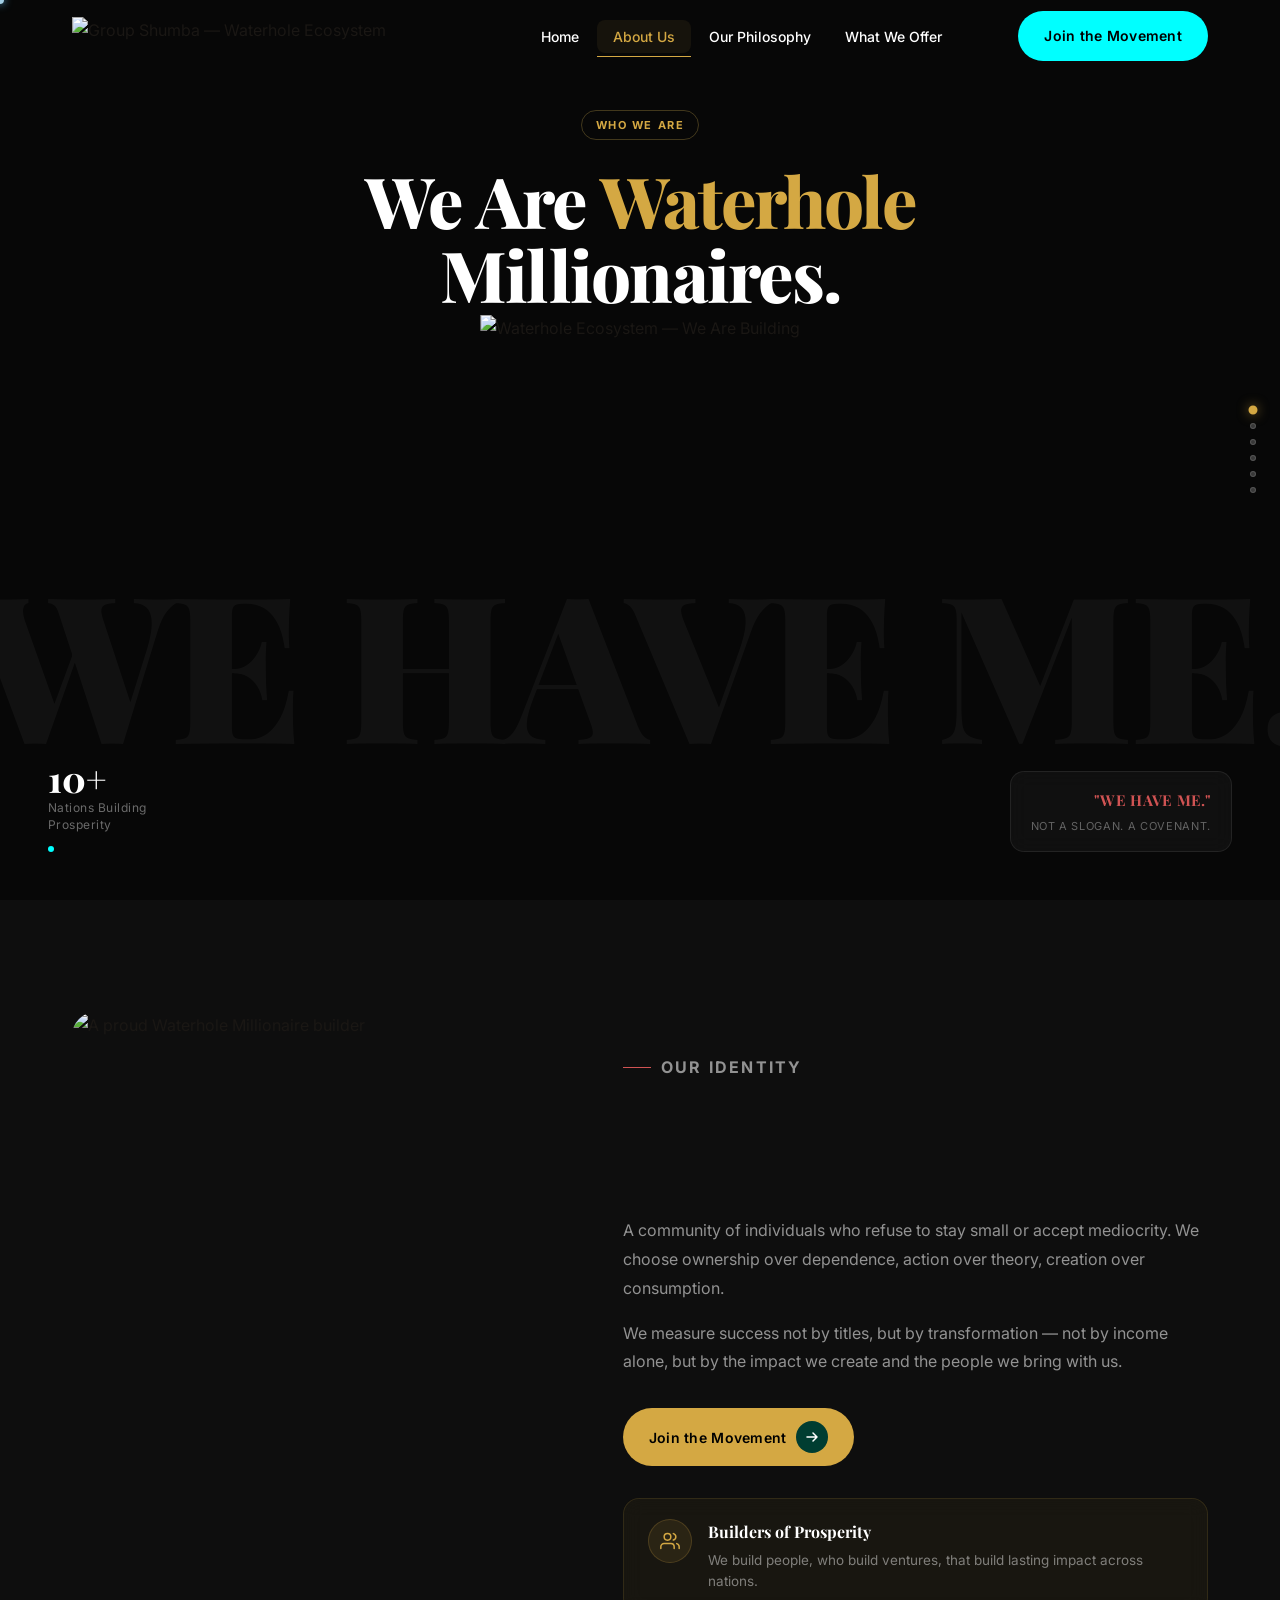
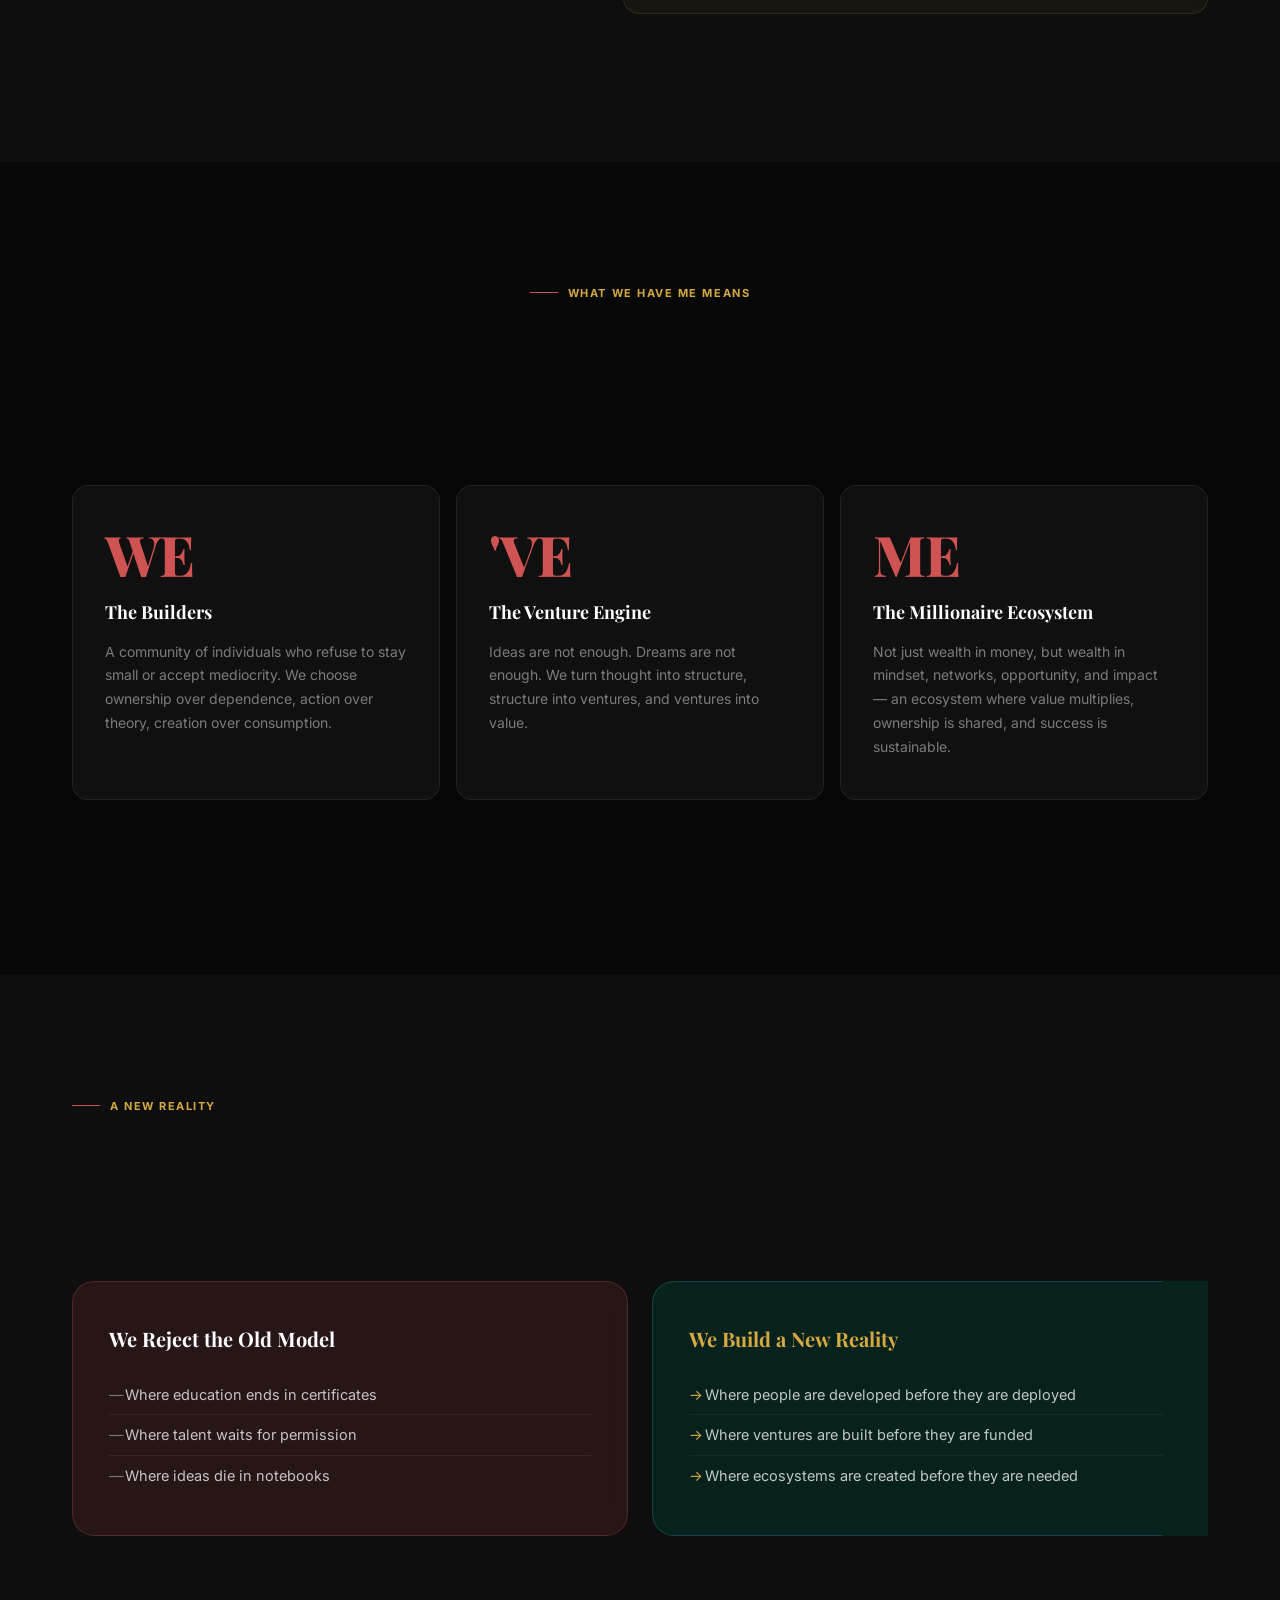
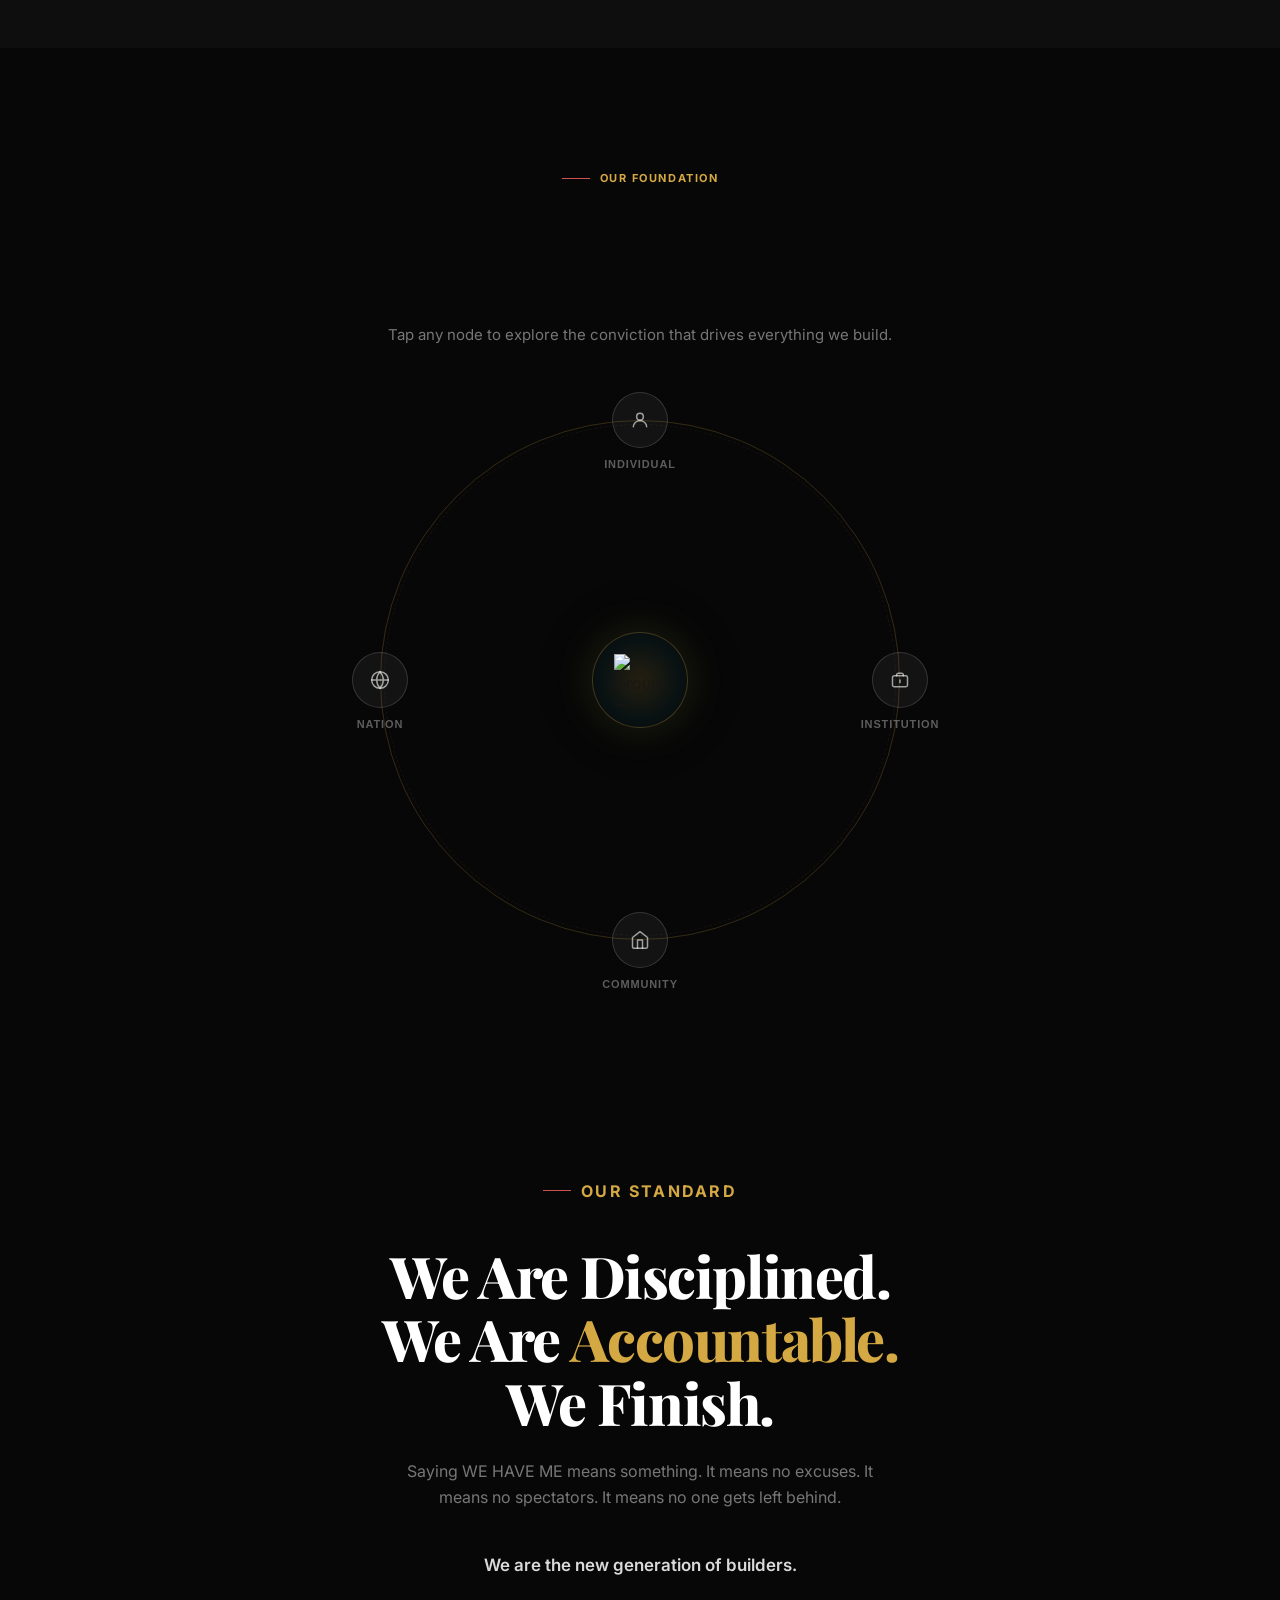
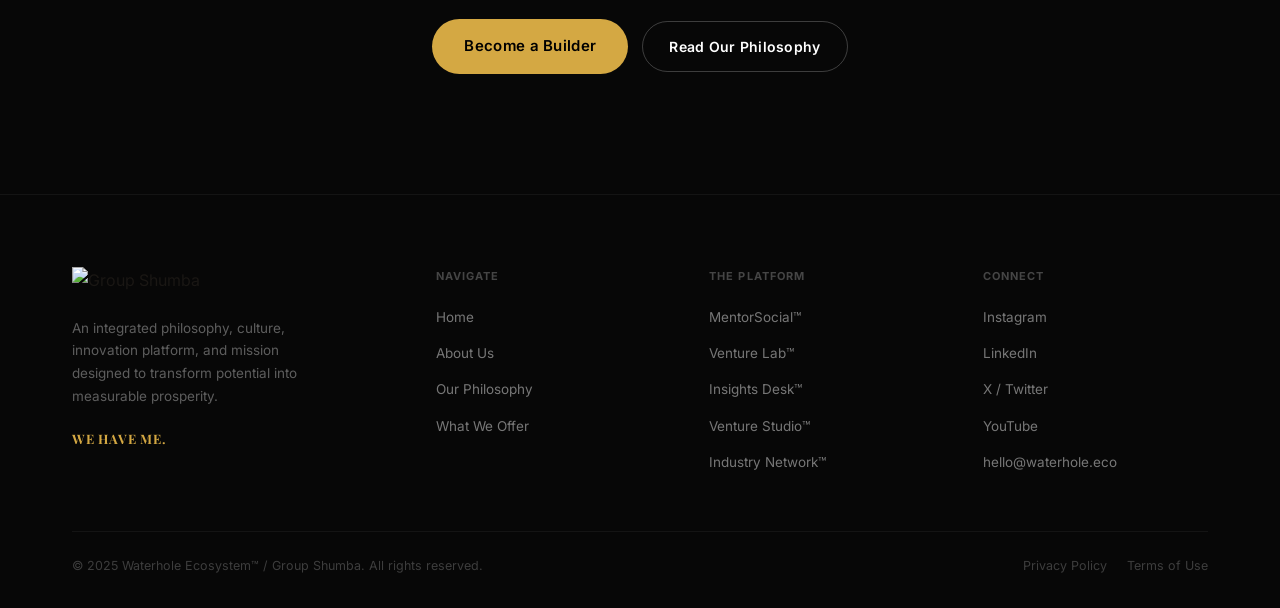
==== about.html @ c9d5547d "Add files via upload" ====
<!DOCTYPE html>
<html lang="en">
<head>
  <meta charset="UTF-8" />
  <meta name="viewport" content="width=device-width, initial-scale=1.0" />
  <title>About Us — Waterhole Ecosystem™</title>
  <link rel="preconnect" href="https://fonts.googleapis.com" />
  <link rel="preconnect" href="https://fonts.gstatic.com" crossorigin />
  <link href="https://fonts.googleapis.com/css2?family=Inter:wght@300;400;500;600;700&family=Playfair+Display:wght@700;800;900&display=swap" rel="stylesheet" />
  <link rel="stylesheet" href="style.css" />
</head>
<body>

  <!-- NAV -->
  <header class="nav" id="nav">
    <div class="nav-inner">
      <a href="index.html" class="nav-logo" aria-label="Waterhole Ecosystem home">
        <img src="assets/logo.png" alt="Group Shumba — Waterhole Ecosystem" />
      </a>
      <ul class="nav-links" role="list">
        <li><a href="index.html">Home</a></li>
        <li><a href="about.html" class="active">About Us</a></li>
        <li><a href="philosophy.html">Our Philosophy</a></li>
        <li><a href="what-we-offer.html">What We Offer</a></li>
      </ul>
      <a href="contact.html" class="btn btn-gold nav-cta">Join the Movement</a>
      <button class="nav-hamburger" aria-label="Open menu" aria-expanded="false">
        <span></span><span></span><span></span>
      </button>
    </div>
    <nav class="mobile-menu" aria-hidden="true">
      <a href="index.html">Home</a>
      <a href="about.html" class="active">About Us</a>
      <a href="philosophy.html">Our Philosophy</a>
      <a href="what-we-offer.html">What We Offer</a>
      <a href="contact.html" class="btn btn-gold">Join the Movement</a>
    </nav>
  </header>

  <main>

    <!-- PAGE HERO -->
    <section class="about-hero" aria-label="About Us">

      <!-- Faint watermark text behind everything -->
      <div class="about-hero-watermark" aria-hidden="true">WE HAVE ME.</div>

      <!-- Top-center text -->
      <div class="about-hero-text">
        <span class="page-hero-tag">Who We Are</span>
        <h1>We Are <em>Waterhole</em><br />Millionaires.</h1>
      </div>

      <!-- Centered subject image with glow platform -->
      <div class="about-hero-subject">
        <img src="assets/man-enterpreneur.png" alt="Waterhole Ecosystem — We Are Building" />
      </div>

      <!-- Bottom-left stat -->
      <div class="about-hero-stat" aria-hidden="true">
        <span class="about-hero-stat-num">10+</span>
        <span class="about-hero-stat-label">Nations Building<br />Prosperity</span>
        <span class="about-hero-stat-dot"></span>
      </div>

      <!-- Bottom-right covenant badge -->
      <div class="about-hero-badge" aria-hidden="true">
        <p class="about-hero-badge-quote">"WE HAVE ME."</p>
        <p class="about-hero-badge-sub">Not a slogan. A covenant.</p>
      </div>

    </section>

    <!-- WHO WE ARE + LADY IMAGE -->
    <section class="section-pad section-dark">
      <div class="container">
        <div class="who-we-are">

          <!-- Left: image -->
          <div class="who-img fade-in">
            <img src="assets/asset-7.jpeg" alt="A proud Waterhole Millionaire builder" loading="lazy" />
          </div>

          <!-- Right: text + CTAs + feature card -->
          <div class="who-text fade-in">
            <p class="eyebrow">Our Identity</p>
            <h2 class="section-title">Builders Who <em>Refuse</em><br />to Stay Small</h2>
            <p>A community of individuals who refuse to stay small or accept mediocrity. We choose ownership over dependence, action over theory, creation over consumption.</p>
            <p>We measure success not by titles, but by transformation — not by income alone, but by the impact we create and the people we bring with us.</p>
            <div class="who-actions">
              <a href="contact.html" class="btn btn-gold">Join the Movement
                <span class="arrow-icon" aria-hidden="true">
                  <svg width="14" height="14" viewBox="0 0 14 14" fill="none"><path d="M2 7h10M8 3l4 4-4 4" stroke="currentColor" stroke-width="1.5" stroke-linecap="round" stroke-linejoin="round"/></svg>
                </span>
              </a>
            </div>
            <!-- Feature card -->
            <div class="who-feature-card">
              <div class="who-feature-icon">
                <svg width="20" height="20" viewBox="0 0 24 24" fill="none" stroke="currentColor" stroke-width="1.8" stroke-linecap="round" stroke-linejoin="round"><path d="M17 21v-2a4 4 0 0 0-4-4H5a4 4 0 0 0-4 4v2"/><circle cx="9" cy="7" r="4"/><path d="M23 21v-2a4 4 0 0 0-3-3.87"/><path d="M16 3.13a4 4 0 0 1 0 7.75"/></svg>
              </div>
              <div>
                <h4>Builders of Prosperity</h4>
                <p>We build people, who build ventures, that build lasting impact across nations.</p>
              </div>
            </div>
          </div>

        </div>
      </div>
    </section>

    <!-- WE / 'VE / ME BREAKDOWN -->
    <section class="section-pad covenant-breakdown-section">
      <div class="container">
        <div class="fade-in" style="text-align: center; max-width: 620px; margin: 0 auto 64px;">
          <p class="eyebrow" style="justify-content: center;">What WE HAVE ME Means</p>
          <h2 class="section-title">One Covenant.<br /><em>Three Dimensions.</em></h2>
        </div>
        <div class="covenant-badges fade-in">
          <div class="badge-card">
            <div class="badge-letter">WE</div>
            <h3>The Builders</h3>
            <p>A community of individuals who refuse to stay small or accept mediocrity. We choose ownership over dependence, action over theory, creation over consumption.</p>
          </div>
          <div class="badge-card">
            <div class="badge-letter">'VE</div>
            <h3>The Venture Engine</h3>
            <p>Ideas are not enough. Dreams are not enough. We turn thought into structure, structure into ventures, and ventures into value.</p>
          </div>
          <div class="badge-card">
            <div class="badge-letter">ME</div>
            <h3>The Millionaire Ecosystem</h3>
            <p>Not just wealth in money, but wealth in mindset, networks, opportunity, and impact — an ecosystem where value multiplies, ownership is shared, and success is sustainable.</p>
          </div>
        </div>
      </div>
    </section>

    <!-- REJECT / BUILD -->
    <section class="section-pad section-dark">
      <div class="container">
        <div class="fade-in" style="max-width: 600px; margin-bottom: 48px;">
          <p class="eyebrow">A New Reality</p>
          <h2 class="section-title">What We <em style="color:#D05353;">Reject.</em><br />What We <em style="color:#3adb8a;">Build.</em></h2>
        </div>
        <div class="reject-build fade-in">
          <div class="reject-card">
            <h3>We Reject the Old Model</h3>
            <ul role="list">
              <li>Where education ends in certificates</li>
              <li>Where talent waits for permission</li>
              <li>Where ideas die in notebooks</li>
            </ul>
          </div>
          <div class="build-card">
            <h3>We Build a New Reality</h3>
            <ul role="list">
              <li>Where people are developed before they are deployed</li>
              <li>Where ventures are built before they are funded</li>
              <li>Where ecosystems are created before they are needed</li>
            </ul>
          </div>
        </div>
      </div>
    </section>

    <!-- THE FOUR CONVICTIONS — ORBITAL -->
    <section class="section-pad section-darker convictions-orbital-section">
      <div class="container">
        <div class="fade-in" style="text-align:center; max-width:620px; margin:0 auto 72px;">
          <p class="eyebrow" style="justify-content:center;">Our Foundation</p>
          <h2 class="section-title">Four <em>Convictions</em><br />That Drive Us</h2>
          <p style="margin-top:16px; font-size:15px; line-height:1.75; color:rgba(255,255,255,0.45);">Tap any node to explore the conviction that drives everything we build.</p>
        </div>

        <!-- Orbital rig -->
        <div class="orbital-rig" id="orbitalRig">

          <!-- Orbit ring -->
          <div class="orbit-ring"></div>

          <!-- Centre orb -->
          <div class="orbit-center">
            <img src="assets/logo.png" alt="Group Shumba" />
          </div>

          <!-- Nodes — positioned by JS -->
          <button class="orbit-node" data-idx="0" aria-label="Every Individual Has Potential">
            <span class="orbit-node-icon">
              <svg width="20" height="20" viewBox="0 0 24 24" fill="none" stroke="currentColor" stroke-width="1.8" stroke-linecap="round" stroke-linejoin="round"><circle cx="12" cy="8" r="4"/><path d="M4 20c0-4 3.6-7 8-7s8 3 8 7"/></svg>
            </span>
            <span class="orbit-node-label">Individual</span>
          </button>

          <button class="orbit-node" data-idx="1" aria-label="Every Institution Has Influence">
            <span class="orbit-node-icon">
              <svg width="20" height="20" viewBox="0 0 24 24" fill="none" stroke="currentColor" stroke-width="1.8" stroke-linecap="round" stroke-linejoin="round"><rect x="3" y="7" width="18" height="13" rx="2"/><path d="M16 7V6a2 2 0 0 0-2-2h-4a2 2 0 0 0-2 2v1"/><path d="M12 12v3"/></svg>
            </span>
            <span class="orbit-node-label">Institution</span>
          </button>

          <button class="orbit-node" data-idx="2" aria-label="Every Community Has Assets">
            <span class="orbit-node-icon">
              <svg width="20" height="20" viewBox="0 0 24 24" fill="none" stroke="currentColor" stroke-width="1.8" stroke-linecap="round" stroke-linejoin="round"><path d="M3 9l9-7 9 7v11a2 2 0 0 1-2 2H5a2 2 0 0 1-2-2z"/><polyline points="9 22 9 12 15 12 15 22"/></svg>
            </span>
            <span class="orbit-node-label">Community</span>
          </button>

          <button class="orbit-node" data-idx="3" aria-label="Every Nation Has Opportunity">
            <span class="orbit-node-icon">
              <svg width="20" height="20" viewBox="0 0 24 24" fill="none" stroke="currentColor" stroke-width="1.8" stroke-linecap="round" stroke-linejoin="round"><circle cx="12" cy="12" r="10"/><path d="M2 12h20M12 2a15.3 15.3 0 0 1 4 10 15.3 15.3 0 0 1-4 10 15.3 15.3 0 0 1-4-10 15.3 15.3 0 0 1 4-10z"/></svg>
            </span>
            <span class="orbit-node-label">Nation</span>
          </button>

        </div><!-- /orbital-rig -->

        <!-- Popup modal -->
        <div class="conviction-popup" id="convictionPopup" aria-hidden="true">
          <div class="conviction-popup-inner">
            <button class="conviction-popup-close" id="convictionClose" aria-label="Close">
              <svg width="14" height="14" viewBox="0 0 14 14" fill="none"><path d="M1 1l12 12M13 1L1 13" stroke="currentColor" stroke-width="1.8" stroke-linecap="round"/></svg>
            </button>
            <div class="conviction-popup-icon" id="popupIcon"></div>
            <p class="conviction-popup-tag" id="popupTag"></p>
            <h3 class="conviction-popup-title" id="popupTitle"></h3>
            <p class="conviction-popup-body" id="popupBody"></p>
          </div>
        </div>

      </div><!-- /container -->
      <!-- Backdrop -->
      <div class="conviction-backdrop" id="convictionBackdrop"></div>
      </div>
    </section>

    <!-- OUR STANDARD -->
    <section class="closing-cta">
      <div class="closing-cta-bg" style="background-image: url('assets/image-5.jpg');" aria-hidden="true"></div>
      <div class="container">
        <div class="fade-in">
          <p class="eyebrow" style="justify-content: center; color: var(--gold);">Our Standard</p>
          <h2>We Are Disciplined.<br />We Are <em>Accountable.</em><br />We Finish.</h2>
          <p>Saying WE HAVE ME means something. It means no excuses. It means no spectators. It means no one gets left behind.</p>
          <p style="font-size: 17px; font-weight: 600; color: rgba(255,255,255,0.85); margin-top: 8px;">We are the new generation of builders.</p>
          <div class="btns" style="margin-top: 40px;">
            <a href="contact.html" class="btn btn-gold btn-lg">Become a Builder</a>
            <a href="philosophy.html" class="btn btn-outline">Read Our Philosophy</a>
          </div>
        </div>
      </div>
    </section>

  </main>

  <!-- FOOTER -->
  <footer class="footer">
    <div class="container">
      <div class="footer-grid">
        <div class="footer-brand">
          <img src="assets/logo.png" alt="Group Shumba" />
          <p>An integrated philosophy, culture, innovation platform, and mission designed to transform potential into measurable prosperity.</p>
          <div class="footer-covenant">WE HAVE ME.</div>
        </div>
        <div class="footer-col">
          <h4>Navigate</h4>
          <ul role="list">
            <li><a href="index.html">Home</a></li>
            <li><a href="about.html">About Us</a></li>
            <li><a href="philosophy.html">Our Philosophy</a></li>
            <li><a href="what-we-offer.html">What We Offer</a></li>
          </ul>
        </div>
        <div class="footer-col">
          <h4>The Platform</h4>
          <ul role="list">
            <li><a href="what-we-offer.html">MentorSocial™</a></li>
            <li><a href="what-we-offer.html">Venture Lab™</a></li>
            <li><a href="what-we-offer.html">Insights Desk™</a></li>
            <li><a href="what-we-offer.html">Venture Studio™</a></li>
            <li><a href="what-we-offer.html">Industry Network™</a></li>
          </ul>
        </div>
        <div class="footer-col">
          <h4>Connect</h4>
          <ul role="list">
            <li><a href="#">Instagram</a></li>
            <li><a href="#">LinkedIn</a></li>
            <li><a href="#">X / Twitter</a></li>
            <li><a href="#">YouTube</a></li>
            <li><a href="contact.html">hello@waterhole.eco</a></li>
          </ul>
        </div>
      </div>
      <div class="footer-bottom">
        <span>© 2025 Waterhole Ecosystem™ / Group Shumba. All rights reserved.</span>
        <div class="footer-legal">
          <a href="#">Privacy Policy</a>
          <a href="#">Terms of Use</a>
        </div>
      </div>
    </div>
  </footer>

  <script src="script.js"></script>
</body>
</html>
---- style.css ----
/* ─── Water cursor ─── */
* { cursor: none !important; }
.water-cursor {
  position: fixed;
  top: 0; left: 0;
  width: 8px; height: 8px;
  margin: -4px 0 0 -4px;
  border-radius: 50%;
  background: rgba(180,230,255,0.9);
  box-shadow: 0 0 8px rgba(100,200,255,0.8);
  pointer-events: none;
  z-index: 99999;
  transition: opacity 0.2s;
  will-change: transform;
}
.water-ripple {
  position: fixed;
  top: 0; left: 0;
  width: 0; height: 0;
  margin: 0;
  border-radius: 50%;
  border: 1px solid rgba(140,210,255,0.55);
  pointer-events: none;
  z-index: 99998;
  transform: translate(-50%, -50%);
  animation: waterRipple 0.9s cubic-bezier(0.2, 0.6, 0.4, 1) forwards;
}
@keyframes waterRipple {
  0%   { width: 0;     height: 0;     opacity: 0.7; border-width: 1.5px; }
  60%  { opacity: 0.3; border-width: 1px; }
  100% { width: 72px;  height: 72px;  opacity: 0;   border-width: 0.5px; }
}

/* ─── Page loader ─── */
.page-loader {
  position: fixed;
  inset: 0;
  z-index: 999999;
  background: #070707;
  display: flex;
  flex-direction: column;
  align-items: center;
  justify-content: center;
  gap: 20px;
  transition: transform 1s cubic-bezier(0.76, 0, 0.24, 1), opacity 0.4s ease;
}
.page-loader.exit { transform: translateY(-100%); opacity: 0; pointer-events: none; }
.page-loader-logo { width: 72px; height: auto; opacity: 0; animation: loaderIn 0.7s 0.3s ease forwards; }
.page-loader-line {
  width: 0; height: 1px;
  background: linear-gradient(90deg, transparent, var(--gold), transparent);
  animation: loaderLine 0.7s 0.8s ease forwards;
}
.page-loader-text {
  font-family: var(--font-h);
  font-size: 11px;
  letter-spacing: 0.4em;
  text-transform: uppercase;
  color: var(--gold);
  opacity: 0;
  animation: loaderIn 0.6s 1s ease forwards;
}
@keyframes loaderIn {
  from { opacity: 0; transform: translateY(14px); }
  to   { opacity: 1; transform: translateY(0); }
}
@keyframes loaderLine { to { width: 100px; } }

/* ─── Scroll progress bar ─── */
.scroll-progress {
  position: fixed;
  top: 0; left: 0; right: 0;
  height: 2px;
  z-index: 100000;
  background: linear-gradient(90deg, var(--gold) 0%, #3aacba 50%, var(--gold) 100%);
  background-size: 200% 100%;
  transform-origin: left center;
  transform: scaleX(0);
  will-change: transform;
  animation: progressShimmer 4s linear infinite;
}
@keyframes progressShimmer {
  0% { background-position: 0% 0%; }
  100% { background-position: 200% 0%; }
}

/* ─── Side section dots ─── */
.section-dots {
  position: fixed;
  right: 24px;
  top: 50%;
  transform: translateY(-50%);
  display: flex;
  flex-direction: column;
  gap: 10px;
  z-index: 9999;
}
.section-dot {
  width: 6px; height: 6px;
  border-radius: 50%;
  background: rgba(255,255,255,0.2);
  border: 1px solid rgba(255,255,255,0.15);
  transition: all 0.3s ease;
  cursor: pointer;
}
.section-dot.active {
  background: var(--gold);
  border-color: var(--gold);
  box-shadow: 0 0 8px rgba(212,168,67,0.6);
  transform: scale(1.5);
}

/* ─── Universal animation states ─── */
[data-reveal] {
  opacity: 0;
  will-change: transform, opacity;
}
[data-reveal="up"]    { transform: translateY(40px); }
[data-reveal="left"]  { transform: translateX(-40px); }
[data-reveal="right"] { transform: translateX(40px); }
[data-reveal="scale"] { transform: scale(0.88); }
[data-reveal="clip"]  { clip-path: inset(0 0 100% 0); opacity: 1; }

[data-reveal].is-revealed {
  opacity: 1;
  transform: none;
  clip-path: inset(0 0 0% 0);
  transition: opacity 0.8s cubic-bezier(0.16,1,0.3,1),
              transform 0.8s cubic-bezier(0.16,1,0.3,1),
              clip-path 0.9s cubic-bezier(0.16,1,0.3,1);
}

/* ─── Heading clip reveal ─── */
.section-title {
  clip-path: inset(0 0 100% 0);
  transition: clip-path 0.9s cubic-bezier(0.16, 1, 0.3, 1) 0.1s;
}
.section-title.revealed { clip-path: inset(0 0 0% 0); }

/* ─── Eyebrow line draw ─── */
.eyebrow {
  overflow: hidden;
}
.eyebrow::before {
  transition: width 0.8s ease 0.2s;
}

/* ─── Button ripple ─── */
.btn { position: relative; overflow: hidden; }
.btn-ripple-el {
  position: absolute;
  border-radius: 50%;
  background: rgba(255,255,255,0.25);
  transform: scale(0);
  animation: btnRippleAnim 0.6s linear forwards;
  pointer-events: none;
}
@keyframes btnRippleAnim {
  to { transform: scale(4); opacity: 0; }
}

/* ─── Gold button glow on hover ─── */
.btn-gold {
  transition: transform 0.3s cubic-bezier(0.23,1,0.32,1),
              box-shadow 0.3s ease,
              background 0.25s ease !important;
}
.btn-gold:hover {
  box-shadow: 0 8px 30px rgba(212,168,67,0.35), 0 2px 8px rgba(212,168,67,0.2);
}

/* ─── Enhanced card hover glow ─── */
.journey-card:hover,
.conviction-item:hover {
  box-shadow: 0 20px 60px rgba(0,0,0,0.5), 0 0 0 1px rgba(212,168,67,0.2), 0 0 30px rgba(212,168,67,0.08) !important;
}
.cause-card:hover {
  box-shadow: 0 8px 32px rgba(0,0,0,0.3), 0 0 0 1px rgba(58,172,186,0.2);
}
.pillar-card:hover {
  transform: translateY(-8px) !important;
  border-color: rgba(212,168,67,0.3) !important;
  box-shadow: 0 20px 48px rgba(0,0,0,0.4), 0 0 24px rgba(212,168,67,0.08);
}

/* ─── 3D card tilt base ─── */
.journey-card, .conviction-item, .badge-card, .pillar-card {
  will-change: transform;
  transition: transform 0.4s cubic-bezier(0.23,1,0.32,1),
              box-shadow 0.4s ease,
              background 0.3s ease,
              border-color 0.3s ease !important;
}

/* ─── Hero parallax ─── */
.home-hero-bg, .page-hero-img, .phil-hero-bg {
  will-change: transform;
  height: 120% !important;
  top: -10% !important;
}

/* ─── Nav link hover underline ─── */
.nav-links a {
  position: relative;
}
.nav-links a::after {
  content: '';
  position: absolute;
  bottom: -4px; left: 0;
  width: 0; height: 1px;
  background: var(--gold);
  transition: width 0.3s ease;
}
.nav-links a:hover::after,
.nav-links a.active::after { width: 100%; }

/* ─── Section entrance glow ─── */
@keyframes sectionGlow {
  from { opacity: 0; transform: translateY(4px); }
  to   { opacity: 1; transform: translateY(0); }
}

/* ─── Stat count-up highlight ─── */
.cause-stat-num, .about-hero-stat-num {
  display: inline-block;
  transition: color 0.3s ease;
}

/* ─── Divider draw ─── */
.divider {
  transform-origin: left;
  transform: scaleX(0);
  transition: transform 0.8s cubic-bezier(0.16,1,0.3,1);
}
.divider.is-revealed { transform: scaleX(1); }

/* ─── Image reveal ─── */
.who-img, .philosophy-wealth-img, .platform-intro-img, .journey-intro-img, .offer-hero-img {
  overflow: hidden;
}
.who-img img, .philosophy-wealth-img img, .platform-intro-img img, .journey-intro-img img, .offer-hero-img img {
  transition: transform 1.2s cubic-bezier(0.16,1,0.3,1), filter 0.6s ease;
  transform: scale(1.08);
  filter: brightness(0.7);
}
.who-img.is-revealed img,
.philosophy-wealth-img.is-revealed img,
.platform-intro-img.is-revealed img,
.journey-intro-img.is-revealed img,
.offer-hero-img.is-revealed img {
  transform: scale(1);
  filter: brightness(1);
}

/* ─── Hero sequential reveal — initial states ─── */
.home-eyebrow {
  opacity: 0;
  transform: translateY(16px);
  transition: opacity 0.6s cubic-bezier(0.16,1,0.3,1),
              transform 0.6s cubic-bezier(0.16,1,0.3,1);
}
.home-eyebrow.hero-visible { opacity: 1; transform: none; }

.home-hero-text .lead {
  opacity: 0;
  transform: translateY(20px);
  transition: opacity 0.7s cubic-bezier(0.16,1,0.3,1) 0.1s,
              transform 0.7s cubic-bezier(0.16,1,0.3,1) 0.1s;
}
.home-hero-text .lead.hero-visible { opacity: 1; transform: none; }

.hero-actions .btn {
  opacity: 0;
  transform: translateY(16px);
  transition: opacity 0.55s cubic-bezier(0.16,1,0.3,1),
              transform 0.55s cubic-bezier(0.16,1,0.3,1);
}
.hero-actions .btn.hero-visible { opacity: 1; transform: none; }

/* ─── Hero word-split ─── */
.hero-word {
  display: inline-block;
  opacity: 0;
  transform: translateY(50px) rotate(1.5deg);
  transition: opacity 0.65s cubic-bezier(0.16,1,0.3,1),
              transform 0.65s cubic-bezier(0.16,1,0.3,1);
}
.hero-word.visible { opacity: 1; transform: none; }

/* ─── Orbit entrance ─── */
.orbit-center {
  opacity: 0;
  transform: translate(-50%, -50%) scale(0.6);
  transition: opacity 0.6s ease 0.3s, transform 0.8s cubic-bezier(0.34,1.56,0.64,1) 0.3s;
}
.orbital-rig.is-revealed .orbit-center {
  opacity: 1;
  transform: translate(-50%, -50%) scale(1);
}
.orbit-ring {
  opacity: 0;
  transition: opacity 0.8s ease 0.6s;
}
.orbital-rig.is-revealed .orbit-ring { opacity: 1; }
.orbit-node {
  opacity: 0;
  transform: translate(-50%,-50%) scale(0);
  transition: opacity 0.5s ease, transform 0.6s cubic-bezier(0.34,1.56,0.64,1);
}
.orbital-rig.is-revealed .orbit-node { opacity: 1; transform: translate(-50%,-50%) scale(1); }
.orbital-rig.is-revealed .orbit-node:nth-child(3) { transition-delay: 0.7s; }
.orbital-rig.is-revealed .orbit-node:nth-child(4) { transition-delay: 0.85s; }
.orbital-rig.is-revealed .orbit-node:nth-child(5) { transition-delay: 1.0s; }
.orbital-rig.is-revealed .orbit-node:nth-child(6) { transition-delay: 1.15s; }

/* ─── Covenant word pop ─── */
.covenant-word {
  opacity: 0;
  transform: translateY(32px) scale(0.9);
  transition: opacity 0.7s cubic-bezier(0.16,1,0.3,1),
              transform 0.7s cubic-bezier(0.34,1.56,0.64,1);
}
.covenant-word.is-revealed { opacity: 1; transform: none; }

/* ─── Cycle steps ─── */
.cycle-step {
  opacity: 0;
  transform: translateY(30px);
  transition: opacity 0.6s ease, transform 0.6s cubic-bezier(0.16,1,0.3,1);
}
.cycle-step.is-revealed { opacity: 1; transform: none; }

/* ─── Footer items ─── */
.footer-brand, .footer-col {
  opacity: 0;
  transform: translateY(24px);
  transition: opacity 0.6s ease, transform 0.6s cubic-bezier(0.16,1,0.3,1);
}
.footer-brand.is-revealed, .footer-col.is-revealed { opacity: 1; transform: none; }

/* ─── Reject / build slide in ─── */
.reject-card {
  opacity: 0;
  transform: translateX(-40px);
  transition: opacity 0.7s ease, transform 0.7s cubic-bezier(0.16,1,0.3,1);
}
.build-card {
  opacity: 0;
  transform: translateX(40px);
  transition: opacity 0.7s ease 0.15s, transform 0.7s cubic-bezier(0.16,1,0.3,1) 0.15s;
}
.reject-card.is-revealed, .build-card.is-revealed { opacity: 1; transform: none; }

/* ─── Nav entrance on load ─── */
.nav-links li {
  opacity: 0;
  transform: translateY(-10px);
  animation: navItemIn 0.5s cubic-bezier(0.16,1,0.3,1) forwards;
}
.nav-links li:nth-child(1) { animation-delay: 1.8s; }
.nav-links li:nth-child(2) { animation-delay: 1.95s; }
.nav-links li:nth-child(3) { animation-delay: 2.1s; }
.nav-links li:nth-child(4) { animation-delay: 2.25s; }
@keyframes navItemIn {
  to { opacity: 1; transform: none; }
}
.nav-cta {
  opacity: 0;
  animation: navItemIn 0.5s cubic-bezier(0.16,1,0.3,1) 2.4s forwards;
}

/* ─── Pillar card stagger ─── */
.pillar-card {
  opacity: 0;
  transform: translateY(32px);
  transition: opacity 0.65s ease, transform 0.65s cubic-bezier(0.16,1,0.3,1),
              border-color 0.3s ease, box-shadow 0.4s ease;
}
.pillar-card.is-revealed { opacity: 1; transform: none; }

/* ─── Foundation card stagger ─── */
.foundation-card {
  opacity: 0;
  transform: translateY(28px);
  transition: opacity 0.6s ease, transform 0.6s cubic-bezier(0.16,1,0.3,1);
}
.foundation-card.is-revealed { opacity: 1; transform: none; }

/* ─── Cause card stagger ─── */
.cause-card {
  opacity: 0;
  transform: translateX(20px);
  transition: opacity 0.55s ease, transform 0.55s cubic-bezier(0.16,1,0.3,1),
              background 0.25s ease, border-color 0.25s ease, box-shadow 0.3s ease;
}
.cause-card.is-revealed { opacity: 1; transform: none; }

/* ─── Platform intro hover ─── */
.platform-intro-img img:hover { transform: scale(1.04); }

/* ─── Reset & Base ─── */
*, *::before, *::after { box-sizing: border-box; margin: 0; padding: 0; }

:root {
  --gold:       #D4A843;
  --gold-light: #F0C85A;
  --gold-dim:   #a07a28;
  --gold-glow:  rgba(212,168,67,0.18);
  --dark:       #070707;
  --dark-2:     #0e0e0e;
  --dark-3:     #151515;
  --dark-4:     #1d1d1d;
  --dark-5:     #252525;
  --teal:       #14606a;
  --teal-mid:   #1e8090;
  --teal-light: #3aacba;
  --white:      #ffffff;
  --off-white:  #f0ede8;
  --gray-1:     #e8e4de;
  --gray-2:     #c8c2b8;
  --gray-3:     #8a857c;
  --gray-4:     #524e48;
  --text-dark:  #1a1714;
  --radius-sm:  8px;
  --radius-md:  14px;
  --radius-lg:  22px;
  --radius-xl:  32px;
  --transition: 220ms cubic-bezier(0.4, 0, 0.2, 1);
  --font-h:     'Playfair Display', serif;
  --font-b:     'Inter', sans-serif;
  --shadow:     0 8px 40px rgba(0,0,0,0.35);
  --shadow-gold:0 8px 32px rgba(201,168,76,0.25);
}

html { scroll-behavior: smooth; }
body {
  font-family: var(--font-b);
  font-size: 16px;
  line-height: 1.65;
  color: var(--text-dark);
  background: var(--dark);
  -webkit-font-smoothing: antialiased;
  overflow-x: hidden;
}
img { max-width: 100%; display: block; }
ul  { list-style: none; }
a   { text-decoration: none; color: inherit; }

.container {
  width: 100%;
  max-width: 1200px;
  margin: 0 auto;
  padding: 0 32px;
}
.section-pad    { padding: 112px 0; }
.section-pad-sm { padding: 56px 0; }

/* ─── Typography helpers ─── */
.eyebrow {
  display: inline-flex;
  align-items: center;
  gap: 10px;
  font-size: 11px;
  font-weight: 700;
  letter-spacing: 0.14em;
  text-transform: uppercase;
  color: var(--gold);
  margin-bottom: 20px;
}
.eyebrow::before {
  content: '';
  display: block;
  width: 28px;
  height: 1px;
  background: #D05353;
  flex-shrink: 0;
}

/* ─── Buttons ─── */
.btn {
  display: inline-flex;
  align-items: center;
  gap: 9px;
  font-family: var(--font-b);
  font-size: 14px;
  font-weight: 600;
  padding: 13px 26px;
  border-radius: 999px;
  border: none;
  cursor: pointer;
  transition: background var(--transition), transform var(--transition), box-shadow var(--transition);
  white-space: nowrap;
  letter-spacing: 0.02em;
}
.btn-gold {
  background: var(--gold);
  color: #000;
}
.btn-gold:hover { background: var(--gold-light); transform: translateY(-2px); box-shadow: var(--shadow-gold); }
.btn-gold:active { transform: translateY(0); }

.btn-outline {
  background: transparent;
  color: var(--white);
  border: 1.5px solid rgba(255,255,255,0.22);
}
.btn-outline:hover { border-color: var(--gold); color: var(--gold); }

.btn-outline-gold {
  background: transparent;
  color: var(--gold);
  border: 1.5px solid var(--gold);
}
.btn-outline-gold:hover { background: var(--gold); color: #000; }

.btn-lg { font-size: 15px; padding: 15px 32px; }

/* Arrow icon helper */
.arrow-icon {
  display: inline-flex;
  align-items: center;
  justify-content: center;
  width: 32px; height: 32px;
  border-radius: 50%;
  background: rgba(0,0,0,0.12);
  flex-shrink: 0;
}
.btn .arrow-icon { background: #003D31; color: #ffffff; }

/* ═══════════════════════════════════════
   NAVIGATION
═══════════════════════════════════════ */
.nav {
  position: fixed;
  top: 0; left: 0; right: 0;
  z-index: 200;
  transition: background var(--transition), backdrop-filter var(--transition);
}
.nav.scrolled {
  background: rgba(8,8,8,0.88);
  backdrop-filter: blur(18px);
  -webkit-backdrop-filter: blur(18px);
  border-bottom: 1px solid rgba(255,255,255,0.05);
}
.nav-inner {
  max-width: 1200px;
  margin: 0 auto;
  padding: 0 32px;
  height: 72px;
  display: flex;
  align-items: center;
  gap: 48px;
}
.nav-logo {
  display: flex;
  align-items: center;
  flex-shrink: 0;
}
.nav-logo img {
  height: 38px;
  width: auto;
  filter: brightness(1);
}
.nav-links {
  display: flex;
  align-items: center;
  gap: 2px;
  margin-left: auto;
}
.nav-links a {
  font-size: 14px;
  font-weight: 500;
  color: var(--white);
  padding: 8px 16px;
  border-radius: 8px;
  transition: color var(--transition), background var(--transition);
}
.nav-links a:hover { color: var(--white); background: rgba(255,255,255,0.06); }
.nav-links a.active { color: var(--gold); background: rgba(201,168,76,0.08); }

.nav-cta { margin-left: 12px; background: #00FFFF; color: #000; }
.nav-cta:hover { background: #00e5e5; color: #000; }

.nav-hamburger {
  display: none;
  flex-direction: column;
  justify-content: center;
  align-items: center;
  gap: 5px;
  width: 42px; height: 42px;
  background: none;
  border: 1.5px solid rgba(255,255,255,0.15);
  border-radius: 9px;
  cursor: pointer;
  margin-left: auto;
  padding: 8px;
}
.nav-hamburger span {
  width: 18px; height: 1.5px;
  background: var(--white);
  border-radius: 2px;
  display: block;
  transition: transform var(--transition), opacity var(--transition);
}
.nav-hamburger.open span:nth-child(1) { transform: translateY(6.5px) rotate(45deg); }
.nav-hamburger.open span:nth-child(2) { opacity: 0; }
.nav-hamburger.open span:nth-child(3) { transform: translateY(-6.5px) rotate(-45deg); }

.mobile-menu {
  display: none;
  flex-direction: column;
  gap: 4px;
  background: rgba(8,8,8,0.97);
  backdrop-filter: blur(16px);
  border-bottom: 1px solid rgba(255,255,255,0.06);
  padding: 16px 32px 24px;
}
.mobile-menu.open { display: flex; }
.mobile-menu a {
  display: block;
  padding: 11px 16px;
  font-size: 15px;
  font-weight: 500;
  color: rgba(255,255,255,0.75);
  border-radius: 8px;
  transition: color var(--transition), background var(--transition);
}
.mobile-menu a:hover { color: var(--white); background: rgba(255,255,255,0.06); }
.mobile-menu a.active { color: var(--gold); }
.mobile-menu .btn { align-self: flex-start; margin-top: 12px; }

/* ═══════════════════════════════════════
   PAGE HERO (shared dark hero pattern)
═══════════════════════════════════════ */
/* ─── About page — cinematic hero ─── */
.about-hero {
  position: relative;
  min-height: 100vh;
  background: #070707;
  overflow: hidden;
  display: flex;
  flex-direction: column;
  align-items: center;
  justify-content: flex-start;
}
.about-hero-watermark {
  position: absolute;
  bottom: 8%;
  left: 50%;
  transform: translateX(-50%);
  font-family: var(--font-h);
  font-size: clamp(72px, 16vw, 210px);
  font-weight: 900;
  white-space: nowrap;
  color: #fff;
  opacity: 0.04;
  letter-spacing: -0.02em;
  pointer-events: none;
  z-index: 1;
  user-select: none;
}
.about-hero-text {
  position: relative;
  z-index: 2;
  text-align: center;
  padding-top: 110px;
  display: flex;
  flex-direction: column;
  align-items: center;
}
.about-hero-text h1 {
  font-family: var(--font-h);
  font-size: clamp(38px, 5.5vw, 80px);
  font-weight: 800;
  line-height: 1.05;
  letter-spacing: -0.025em;
  color: var(--white);
  margin-bottom: 20px;
}
.about-hero-text h1 em { font-style: normal; color: var(--gold); }
.about-hero-text .lead {
  font-size: clamp(15px, 1.5vw, 18px);
  line-height: 1.65;
  color: rgba(255,255,255,0.5);
  max-width: 500px;
  margin-bottom: 0;
}
/* Subject image — centered, large */
.about-hero-subject {
  position: absolute;
  bottom: 0;
  left: 50%;
  transform: translateX(-50%);
  z-index: 3;
  width: 52%;
  max-width: 680px;
  display: flex;
  align-items: flex-end;
  justify-content: center;
}
.about-hero-subject img {
  width: auto;
  height: 65vh;
  max-width: 100%;
  display: block;
  position: relative;
  z-index: 2;
  object-fit: contain;
}
/* Glow platform under subject */
.about-hero-platform {
  position: absolute;
  bottom: 0;
  left: 50%;
  transform: translateX(-50%);
  width: 80%;
  height: 160px;
  background: radial-gradient(ellipse 80% 60% at 50% 100%,
    rgba(212,168,67,0.18) 0%,
    rgba(20,96,106,0.12) 40%,
    transparent 100%);
  pointer-events: none;
  z-index: 1;
}
/* Bottom-left stat */
.about-hero-stat {
  position: absolute;
  bottom: 48px;
  left: 48px;
  z-index: 4;
  display: flex;
  flex-direction: column;
  gap: 4px;
}
.about-hero-stat-num {
  font-family: var(--font-h);
  font-size: 36px;
  font-weight: 800;
  color: var(--white);
  line-height: 1;
}
.about-hero-stat-label {
  font-size: 12px;
  line-height: 1.4;
  color: rgba(255,255,255,0.4);
  letter-spacing: 0.04em;
}
.about-hero-stat-dot {
  display: block;
  width: 6px;
  height: 6px;
  border-radius: 50%;
  background: #00FFFF;
  margin-top: 8px;
}
/* Bottom-right covenant badge */
.about-hero-badge {
  position: absolute;
  bottom: 48px;
  right: 48px;
  z-index: 4;
  text-align: right;
  background: rgba(255,255,255,0.04);
  border: 1px solid rgba(255,255,255,0.08);
  border-radius: 14px;
  padding: 16px 20px;
  backdrop-filter: blur(10px);
}
.about-hero-badge-quote {
  font-family: var(--font-h);
  font-size: 15px;
  font-weight: 700;
  color: #D05353;
  margin: 0 0 4px;
  letter-spacing: 0.02em;
}
.about-hero-badge-sub {
  font-size: 11px;
  color: rgba(255,255,255,0.35);
  margin: 0;
  letter-spacing: 0.06em;
  text-transform: uppercase;
}

/* ─── Page hero (other pages) ─── */
.page-hero {
  position: relative;
  padding: 160px 0 100px;
  overflow: hidden;
  background: var(--dark);
}
.page-hero-img {
  position: absolute;
  inset: 0;
  background-size: cover;
  background-position: center;
}
.page-hero-img::after {
  content: '';
  position: absolute;
  inset: 0;
  background: linear-gradient(to bottom, rgba(8,8,8,0.55) 0%, rgba(8,8,8,0.75) 60%, var(--dark) 100%);
}
.page-hero .container { position: relative; z-index: 1; }
.page-hero-tag {
  display: inline-block;
  font-size: 11px;
  font-weight: 700;
  letter-spacing: 0.14em;
  text-transform: uppercase;
  color: var(--gold);
  border: 1px solid rgba(201,168,76,0.3);
  padding: 5px 14px;
  border-radius: 999px;
  margin-bottom: 24px;
}
.page-hero h1 {
  font-family: var(--font-h);
  font-size: clamp(38px, 5.5vw, 80px);
  font-weight: 800;
  line-height: 1.05;
  letter-spacing: -0.025em;
  color: var(--white);
  max-width: 820px;
  margin-bottom: 24px;
}
.page-hero h1 em { font-style: normal; color: var(--gold); }
.page-hero p.lead {
  font-size: clamp(16px, 1.8vw, 19px);
  line-height: 1.65;
  color: rgba(255,255,255,0.6);
  max-width: 600px;
  margin-bottom: 40px;
}
.hero-actions {
  display: flex;
  align-items: center;
  gap: 14px;
  flex-wrap: wrap;
}

/* ═══════════════════════════════════════
   WHAT WE OFFER HERO — black left, image right
═══════════════════════════════════════ */
.offer-hero {
  display: grid;
  grid-template-columns: 1fr 1fr;
  min-height: 100vh;
  background: #000;
}
.offer-hero-text {
  display: flex;
  flex-direction: column;
  justify-content: center;
  padding: 140px 64px 80px;
}
.offer-hero-text h1 {
  font-family: var(--font-h);
  font-size: clamp(40px, 5vw, 76px);
  font-weight: 900;
  line-height: 1.0;
  letter-spacing: -0.03em;
  color: var(--white);
  margin: 20px 0 24px;
}
.offer-hero-text h1 em { font-style: normal; color: var(--gold); }
.offer-hero-text .lead {
  font-size: clamp(15px, 1.4vw, 17px);
  line-height: 1.75;
  color: rgba(255,255,255,0.55);
  max-width: 480px;
}
.offer-hero-img {
  position: relative;
  overflow: hidden;
}
.offer-hero-img img {
  width: 100%;
  height: 100%;
  object-fit: cover;
  object-position: center;
  display: block;
}

/* ═══════════════════════════════════════
   PHILOSOPHY HERO — split layout
═══════════════════════════════════════ */
.phil-hero {
  position: relative;
  min-height: 100vh;
  display: grid;
  grid-template-columns: 1fr 1fr 1fr;
  align-items: center;
  overflow: hidden;
  background: var(--dark);
}
.phil-hero-bg {
  position: absolute;
  inset: 0;
  background-size: cover;
  background-position: center center;
  z-index: 0;
}
.phil-hero-overlay { display: none; }
.phil-hero-left,
.phil-hero-right {
  position: relative;
  z-index: 3;
  padding: 0 48px 80px;
  align-self: center;
}
.phil-hero-left { text-align: right; }
.phil-hero-left .page-hero-tag { margin-bottom: 20px; }
.phil-hero-left h1 {
  font-family: var(--font-h);
  font-size: clamp(42px, 5.5vw, 84px);
  font-weight: 900;
  line-height: 1.0;
  letter-spacing: -0.03em;
  color: var(--white);
  margin: 0;
}
.phil-hero-left h1 em { font-style: normal; color: var(--gold); }
.phil-hero-right { text-align: left; }
.phil-hero-right .lead {
  font-size: clamp(15px, 1.5vw, 18px);
  line-height: 1.7;
  color: rgba(255,255,255,0.6);
  margin-bottom: 32px;
}
.phil-hero-center {
  position: relative;
  z-index: 2;
  min-width: 280px;
}

/* ═══════════════════════════════════════
   SECTION TITLES
═══════════════════════════════════════ */
.section-title {
  font-family: var(--font-h);
  font-size: clamp(28px, 3.5vw, 50px);
  font-weight: 800;
  line-height: 1.1;
  letter-spacing: -0.025em;
  color: var(--white);
}
.section-title em { font-style: normal; color: var(--gold); }
.section-title.dark { color: var(--text-dark); }

/* ─── Dark sections ─── */
.section-dark    { background: var(--dark-2); }
.section-darker  { background: var(--dark); }
.section-light   { background: var(--off-white); }

/* ─── Dividers ─── */
.divider {
  width: 56px;
  height: 2px;
  background: var(--gold);
  margin: 24px 0;
}

/* ─── Image utility ─── */
.img-wrap {
  position: relative;
  border-radius: var(--radius-lg);
  overflow: hidden;
}
.img-wrap img { width: 100%; height: 100%; object-fit: cover; }

/* ═══════════════════════════════════════
   HOMEPAGE — HERO
═══════════════════════════════════════ */
.home-hero {
  position: relative;
  min-height: 100svh;
  display: flex;
  align-items: center;
  overflow: hidden;
  background: var(--dark);
  padding-top: 72px;
}
.home-hero-bg {
  position: absolute;
  inset: 0;
  background-size: cover;
  background-position: center top;
}
.home-hero-bg::after {
  content: '';
  position: absolute;
  inset: 0;
  background:
    linear-gradient(90deg, rgba(7,7,7,0.82) 40%, rgba(7,7,7,0.05) 100%),
    linear-gradient(to bottom, rgba(7,7,7,0.1) 0%, rgba(7,7,7,0.88) 95%);
}

/* Warm gold ambient glow bottom-right */
.home-hero-glow {
  position: absolute;
  right: 0;
  bottom: 0;
  width: 55%;
  height: 70%;
  background: radial-gradient(ellipse 70% 60% at 85% 100%,
    rgba(212,168,67,0.13) 0%,
    rgba(20,96,106,0.08) 55%,
    transparent 100%);
  pointer-events: none;
  z-index: 1;
}

.home-hero .container { position: relative; z-index: 2; }
.home-hero-text { max-width: 660px; padding-bottom: 80px; }

.home-eyebrow {
  display: inline-flex;
  align-items: center;
  gap: 10px;
  font-size: 11px;
  font-weight: 700;
  letter-spacing: 0.14em;
  text-transform: uppercase;
  color: var(--gold);
  margin-bottom: 24px;
}
.home-eyebrow::before {
  content: '';
  width: 28px; height: 1px;
  background: #D05353;
}
.home-hero h1 {
  font-family: var(--font-h);
  font-size: clamp(40px, 5.5vw, 82px);
  font-weight: 800;
  line-height: 1.0;
  letter-spacing: -0.03em;
  color: var(--white);
  margin-bottom: 24px;
}
.home-hero h1 em { font-style: normal; color: var(--gold); }
.home-hero .lead {
  font-size: clamp(16px, 1.8vw, 19px);
  line-height: 1.65;
  color: rgba(255,255,255,0.58);
  max-width: 520px;
  margin-bottom: 40px;
}

/* Lady — anchored to hero bottom, slides up on load */
.home-hero-image {
  position: absolute;
  right: 4%;
  bottom: 0;
  width: 50%;
  max-width: 560px;
  display: flex;
  align-items: flex-end;
  justify-content: flex-end;
  pointer-events: none;
  z-index: 2;
  animation: ladySlideUp 1.1s cubic-bezier(0.22, 1, 0.36, 1) 0.25s both;
}
.home-hero-image img {
  width: 100%;
  height: auto;
  object-fit: contain;
  object-position: bottom center;
  display: block;
  filter:
    drop-shadow(-20px 0 60px rgba(0,0,0,0.65))
    drop-shadow(0 -8px 40px rgba(212,168,67,0.08));
}

@keyframes ladySlideUp {
  from { transform: translateY(70px); opacity: 0; }
  to   { transform: translateY(0);    opacity: 1; }
}
@media (prefers-reduced-motion: reduce) {
  .home-hero-image { animation: none; }
}
@media (max-width: 600px) {
  .home-hero-image { display: none; }
  .home-hero-text { padding-bottom: 60px; }
}

/* Scroll indicator */
.home-hero-scroll {
  position: absolute;
  bottom: 40px;
  left: 50%;
  transform: translateX(-50%);
  z-index: 1;
  display: flex;
  flex-direction: column;
  align-items: center;
  gap: 8px;
  color: rgba(255,255,255,0.35);
  font-size: 11px;
  letter-spacing: 0.1em;
  text-transform: uppercase;
}
.scroll-line {
  width: 1px;
  height: 40px;
  background: linear-gradient(to bottom, #D05353, transparent);
  animation: scrollPulse 1.8s ease-in-out infinite;
}
@keyframes scrollPulse {
  0%, 100% { opacity: 0.3; transform: scaleY(0.6); }
  50% { opacity: 1; transform: scaleY(1); }
}
@media (prefers-reduced-motion: reduce) { .scroll-line { animation: none; } }

/* ═══════════════════════════════════════
   CONVICTIONS BAND
═══════════════════════════════════════ */
@keyframes convictionRise {
  from { opacity: 0; transform: translateY(48px) scale(0.97); }
  to   { opacity: 1; transform: translateY(0)    scale(1); }
}

.convictions-band {
  background: var(--dark-2);
  border-top: 1px solid rgba(255,255,255,0.06);
  border-bottom: 1px solid rgba(255,255,255,0.06);
  padding: 28px 0 36px;
}
.convictions-inner {
  max-width: 1200px;
  margin: 0 auto;
  padding: 0 32px;
  display: grid;
  grid-template-columns: 1fr 1fr 1fr 1fr;
  gap: 16px;
  align-items: stretch;
}
.conviction-item {
  display: flex;
  flex-direction: column;
  gap: 8px;
  padding: 32px 28px;
  border-radius: 16px;
  background: rgba(212, 168, 67, 0.05);
  border: 1px solid rgba(212, 168, 67, 0.14);
  backdrop-filter: blur(12px);
  -webkit-backdrop-filter: blur(12px);
  box-shadow:
    0 8px 32px rgba(0,0,0,0.35),
    0 2px 8px rgba(0,0,0,0.2),
    inset 0 1px 0 rgba(212,168,67,0.10);
  /* hidden until JS triggers .risen */
  opacity: 0;
  transform: translateY(48px) scale(0.97);
  transition: transform 0.35s cubic-bezier(0.22,1,0.36,1),
              box-shadow 0.35s cubic-bezier(0.22,1,0.36,1),
              background 0.35s ease,
              border-color 0.35s ease;
  cursor: default;
}
.conviction-item.risen {
  animation: convictionRise 0.65s cubic-bezier(0.22,1,0.36,1) both;
  opacity: 1;
  transform: translateY(0) scale(1);
}
.conviction-item:hover {
  background: rgba(0,61,49,0.55);
  border-color: rgba(212,168,67,0.30);
  transform: translateY(-10px) scale(1.03);
  box-shadow:
    0 28px 64px rgba(0,0,0,0.55),
    0 8px 24px rgba(0,0,0,0.3),
    0 0 0 1px rgba(212,168,67,0.20),
    inset 0 1px 0 rgba(212,168,67,0.18);
}
.conviction-item:hover p strong { color: var(--gold); }
.conviction-num {
  font-family: var(--font-h);
  font-size: 11px;
  font-weight: 700;
  letter-spacing: 0.14em;
  color: var(--gold);
}
.conviction-item p {
  font-size: 15px;
  line-height: 1.45;
  color: rgba(255,255,255,0.5);
  margin: 0;
}
.conviction-item p strong { color: var(--white); font-weight: 600; transition: color 0.25s ease; }
.conviction-divider { display: none; }

@media (max-width: 768px) {
  .convictions-inner { grid-template-columns: 1fr 1fr; padding: 0 20px; }
  .conviction-divider { display: none; }
  .conviction-item { padding: 24px 16px; border-bottom: 1px solid rgba(255,255,255,0.05); }
  .conviction-item:nth-child(odd) { border-right: 1px solid rgba(255,255,255,0.05); }
}
@media (max-width: 480px) {
  .convictions-inner { grid-template-columns: 1fr; }
  .conviction-item:nth-child(odd) { border-right: none; }
}

/* ─── Homepage — Cause ─── */
.cause-section { background: var(--dark-2); }

/* v2 layout */
.cause-grid-v2 {
  display: grid;
  grid-template-columns: 1fr 1fr;
  gap: 72px;
  align-items: start;
}
.cause-left .section-title { margin-bottom: 20px; }
.cause-lead {
  font-size: 17px;
  line-height: 1.75;
  color: rgba(255,255,255,0.72);
  margin-bottom: 16px;
}
.cause-sub {
  font-size: 15px;
  line-height: 1.75;
  color: rgba(255,255,255,0.45);
  margin-bottom: 0;
}
.cause-actions {
  display: flex;
  gap: 14px;
  align-items: center;
  margin-top: 36px;
  margin-bottom: 40px;
  flex-wrap: wrap;
}
/* Stats row with thumbnail */
.cause-stats-block {
  display: flex;
  gap: 20px;
  align-items: center;
}
.cause-stat-img {
  width: 100px;
  height: 80px;
  border-radius: 12px;
  overflow: hidden;
  flex-shrink: 0;
}
.cause-stat-img img { width: 100%; height: 100%; object-fit: cover; }
.cause-stats {
  display: flex;
  gap: 24px;
  align-items: center;
}
.cause-stat {
  display: flex;
  flex-direction: column;
  gap: 2px;
}
.cause-stat-num {
  font-family: var(--font-h);
  font-size: 28px;
  font-weight: 800;
  color: var(--white);
  line-height: 1;
}
.cause-stat-label {
  font-size: 12px;
  letter-spacing: 0.06em;
  color: rgba(255,255,255,0.4);
  text-transform: uppercase;
}
.cause-stat-divider {
  width: 1px;
  height: 36px;
  background: rgba(255,255,255,0.1);
}

/* Right column: stacked cards */
.cause-cards {
  display: flex;
  flex-direction: column;
  gap: 12px;
}
.cause-card {
  display: flex;
  align-items: flex-start;
  gap: 18px;
  padding: 22px 24px;
  border-radius: 16px;
  background: rgba(255,255,255,0.03);
  border: 1px solid rgba(255,255,255,0.07);
  transition: background 0.25s ease, border-color 0.25s ease, transform 0.25s ease;
}
.cause-card:hover {
  background: rgba(255,255,255,0.05);
  border-color: rgba(255,255,255,0.12);
  transform: translateX(4px);
}
.cause-card--active {
  background: linear-gradient(135deg, rgba(20,96,106,0.55) 0%, rgba(0,61,49,0.55) 100%);
  border-color: rgba(58,172,186,0.3);
}
.cause-card--active:hover {
  background: linear-gradient(135deg, rgba(20,96,106,0.7) 0%, rgba(0,61,49,0.7) 100%);
  border-color: rgba(58,172,186,0.5);
  transform: translateX(4px);
}
.cause-card-icon {
  width: 44px;
  height: 44px;
  border-radius: 50%;
  background: rgba(212,168,67,0.1);
  border: 1px solid rgba(212,168,67,0.18);
  display: flex;
  align-items: center;
  justify-content: center;
  flex-shrink: 0;
  color: var(--gold);
}
.cause-card--active .cause-card-icon {
  background: rgba(58,172,186,0.15);
  border-color: rgba(58,172,186,0.3);
  color: var(--teal-light);
}
.cause-card-body h4 {
  font-family: var(--font-h);
  font-size: 16px;
  font-weight: 700;
  color: var(--white);
  margin: 0 0 4px;
}
.cause-card-body p {
  font-size: 14px;
  line-height: 1.6;
  color: rgba(255,255,255,0.45);
  margin: 0;
}
.cause-card--active .cause-card-body h4 { color: #fff; }
.cause-card--active .cause-card-body p { color: rgba(255,255,255,0.65); }

/* ─── Homepage — Journey ─── */
.journey-section { background: var(--dark); }
.journey-intro { display: grid; grid-template-columns: 1fr 1fr; gap: 64px; align-items: center; margin-bottom: 64px; }
.journey-intro-text { }
.journey-intro-img { border-radius: 20px; overflow: hidden; aspect-ratio: 4/3; }
.journey-intro-img img { width: 100%; height: 100%; object-fit: cover; display: block; }
.journey-intro p {
  font-size: 16px;
  line-height: 1.75;
  color: rgba(255,255,255,0.5);
  margin-top: 20px;
}
@keyframes journeyRise {
  from { opacity: 0; transform: translateY(48px) scale(0.97); }
  to   { opacity: 1; transform: translateY(0)    scale(1); }
}

.journey-grid {
  display: grid;
  grid-template-columns: repeat(4, 1fr);
  gap: 16px;
  margin-bottom: 56px;
}
.journey-card {
  padding: 36px 28px;
  border-radius: 16px;
  background: rgba(212, 168, 67, 0.05);
  border: 1px solid rgba(212, 168, 67, 0.14);
  backdrop-filter: blur(12px);
  -webkit-backdrop-filter: blur(12px);
  box-shadow:
    0 8px 32px rgba(0,0,0,0.35),
    0 2px 8px rgba(0,0,0,0.2),
    inset 0 1px 0 rgba(212,168,67,0.10);
  opacity: 0;
  transform: translateY(48px) scale(0.97);
  transition: transform 0.35s cubic-bezier(0.22,1,0.36,1),
              box-shadow 0.35s cubic-bezier(0.22,1,0.36,1),
              background 0.35s ease,
              border-color 0.35s ease;
}
.journey-card.risen {
  animation: journeyRise 0.65s cubic-bezier(0.22,1,0.36,1) both;
  opacity: 1;
  transform: translateY(0) scale(1);
}
.journey-card:hover {
  background: rgba(0,61,49,0.55);
  border-color: rgba(212,168,67,0.30);
  transform: translateY(-10px) scale(1.03);
  box-shadow:
    0 28px 64px rgba(0,0,0,0.55),
    0 8px 24px rgba(0,0,0,0.3),
    0 0 0 1px rgba(212,168,67,0.20),
    inset 0 1px 0 rgba(212,168,67,0.18);
}
.journey-num {
  font-family: var(--font-h);
  font-size: 11px;
  font-weight: 700;
  letter-spacing: 0.12em;
  color: var(--gold);
  margin-bottom: 20px;
}
.journey-card h3 {
  font-family: var(--font-h);
  font-size: 18px;
  font-weight: 700;
  color: var(--white);
  margin-bottom: 10px;
  line-height: 1.2;
}
.journey-card p {
  font-size: 13.5px;
  line-height: 1.65;
  color: rgba(255,255,255,0.45);
}

/* ─── Homepage — Covenant ─── */
.covenant-section {
  background: var(--dark-3);
  border-top: 1px solid rgba(255,255,255,0.05);
  border-bottom: 1px solid rgba(255,255,255,0.05);
}
.covenant-inner {
  display: grid;
  grid-template-columns: 1fr 1fr;
  gap: 80px;
  align-items: center;
}
.covenant-word {
  font-family: var(--font-h);
  font-size: clamp(64px, 9vw, 120px);
  font-weight: 800;
  line-height: 1;
  color: #D05353;
  letter-spacing: -0.03em;
  margin-bottom: 8px;
}
.covenant-sub {
  font-size: 13px;
  letter-spacing: 0.08em;
  text-transform: uppercase;
  color: rgba(255,255,255,0.3);
  font-weight: 600;
  margin-bottom: 40px;
}
.covenant-text p {
  font-size: 16px;
  line-height: 1.8;
  color: rgba(255,255,255,0.55);
  margin-bottom: 18px;
}
.covenant-text p.covenant-lead {
  font-size: 20px;
  font-weight: 500;
  color: rgba(255,255,255,0.85);
  line-height: 1.5;
  margin-bottom: 24px;
}

/* ─── Homepage — Closing CTA ─── */
.closing-cta {
  position: relative;
  overflow: hidden;
  background: var(--dark);
  text-align: center;
  padding: 120px 0;
}
.closing-cta-bg {
  position: absolute;
  inset: 0;
  background-size: cover;
  background-position: center;
  opacity: 0.18;
}
.closing-cta .container { position: relative; z-index: 1; }
.closing-cta h2 {
  font-family: var(--font-h);
  font-size: clamp(32px, 4.5vw, 64px);
  font-weight: 800;
  line-height: 1.1;
  letter-spacing: -0.025em;
  color: var(--white);
  max-width: 700px;
  margin: 0 auto 24px;
}
.closing-cta h2 em { font-style: normal; color: var(--gold); }
.closing-cta p {
  font-size: 16px;
  color: rgba(255,255,255,0.45);
  max-width: 480px;
  margin: 0 auto 40px;
  line-height: 1.65;
}
.closing-cta .btns { display: flex; align-items: center; justify-content: center; gap: 14px; flex-wrap: wrap; }

/* ═══════════════════════════════════════
   ABOUT PAGE
═══════════════════════════════════════ */
.who-we-are {
  display: grid;
  grid-template-columns: 0.9fr 1.1fr;
  gap: 72px;
  align-items: center;
}
.who-img {
  border-radius: 24px;
  overflow: hidden;
  aspect-ratio: 3/4;
}
.who-img img { width: 100%; height: 100%; object-fit: cover; object-position: top center; }
.who-text .section-title { margin-bottom: 20px; }
.who-text p {
  font-size: 16px;
  line-height: 1.8;
  color: rgba(255,255,255,0.55);
  margin-bottom: 16px;
}
.who-actions {
  display: flex;
  gap: 14px;
  align-items: center;
  margin-top: 32px;
  margin-bottom: 32px;
  flex-wrap: wrap;
}
.who-feature-card {
  display: flex;
  align-items: flex-start;
  gap: 16px;
  padding: 20px 24px;
  border-radius: 16px;
  background: rgba(212,168,67,0.05);
  border: 1px solid rgba(212,168,67,0.14);
  backdrop-filter: blur(10px);
}
.who-feature-icon {
  width: 44px;
  height: 44px;
  border-radius: 50%;
  background: rgba(212,168,67,0.1);
  border: 1px solid rgba(212,168,67,0.2);
  display: flex;
  align-items: center;
  justify-content: center;
  flex-shrink: 0;
  color: var(--gold);
}
.who-feature-card h4 {
  font-family: var(--font-h);
  font-size: 16px;
  font-weight: 700;
  color: var(--white);
  margin: 0 0 4px;
}
.who-feature-card p {
  font-size: 13.5px;
  line-height: 1.6;
  color: rgba(255,255,255,0.45);
  margin: 0;
}

.covenant-breakdown-section {
  position: relative;
  overflow: hidden;
}
.covenant-breakdown-section::before {
  content: '';
  position: absolute;
  inset: 0;
  background-image: url('assets/asset-8.jpeg');
  background-size: cover;
  background-position: center;
  opacity: 0.35;
  z-index: 0;
}
.covenant-breakdown-section::after {
  content: '';
  position: absolute;
  inset: 0;
  background: rgba(7,7,7,0.58);
  z-index: 0;
}
.covenant-breakdown-section .container { position: relative; z-index: 1; }

.covenant-badges {
  display: grid;
  grid-template-columns: repeat(3, 1fr);
  gap: 16px;
  margin: 64px 0;
}
.badge-card {
  background: rgba(255,255,255,0.04);
  border: 1px solid rgba(255,255,255,0.08);
  border-radius: 16px;
  padding: 40px 32px;
  backdrop-filter: blur(12px);
}
.badge-letter {
  font-family: var(--font-h);
  font-size: 56px;
  font-weight: 800;
  color: #D05353;
  line-height: 1;
  margin-bottom: 16px;
  letter-spacing: -0.02em;
}
.badge-card h3 {
  font-family: var(--font-h);
  font-size: 18px;
  font-weight: 700;
  color: var(--white);
  margin-bottom: 12px;
}
.badge-card p {
  font-size: 14px;
  line-height: 1.7;
  color: rgba(255,255,255,0.45);
}

.reject-build {
  display: grid;
  grid-template-columns: 1fr 1fr;
  gap: 24px;
  margin-top: 48px;
}
.reject-card, .build-card {
  border-radius: var(--radius-lg);
  padding: 40px 36px;
}
.reject-card {
  background: rgba(208,83,83,0.12);
  border: 1px solid rgba(208,83,83,0.28);
  backdrop-filter: blur(12px);
  -webkit-backdrop-filter: blur(12px);
}
.build-card {
  background: rgba(0,61,49,0.45);
  border: 1px solid rgba(58,172,186,0.25);
  backdrop-filter: blur(12px);
  -webkit-backdrop-filter: blur(12px);
}
.reject-card h3, .build-card h3 {
  font-family: var(--font-h);
  font-size: 20px;
  font-weight: 700;
  margin-bottom: 20px;
}
.reject-card h3 { color: #fff; }
.build-card h3 { color: var(--gold); }
.reject-card li, .build-card li {
  font-size: 14.5px;
  line-height: 1.6;
  padding: 8px 0 8px 16px;
  border-bottom: 1px solid rgba(255,255,255,0.07);
  color: rgba(255,255,255,0.75);
  position: relative;
}
.reject-card li::before { content: '—'; position: absolute; left: 0; color: rgba(255,255,255,0.4); }
.build-card li { color: rgba(255,255,255,0.75); border-color: rgba(212,168,67,0.08); }
.build-card li::before { content: '→'; position: absolute; left: 0; color: var(--gold); }
.reject-card li:last-child, .build-card li:last-child { border-bottom: none; }

.four-convictions { margin-top: 72px; }
.conviction-grid {
  display: grid;
  grid-template-columns: repeat(2, 1fr);
  gap: 16px;
  margin-top: 48px;
}
.conviction-card {
  background: var(--dark-3);
  border: 1px solid rgba(255,255,255,0.06);
  border-radius: var(--radius-lg);
  padding: 36px 32px;
  transition: border-color var(--transition), transform var(--transition);
}
.conviction-card:hover { border-color: rgba(201,168,76,0.3); transform: translateY(-4px); }
.conviction-icon {
  width: 44px; height: 44px;
  border-radius: 12px;
  background: rgba(201,168,76,0.1);
  display: flex; align-items: center; justify-content: center;
  margin-bottom: 20px;
}
.conviction-icon svg { color: var(--gold); }
.conviction-card h3 {
  font-family: var(--font-h);
  font-size: 17px;
  font-weight: 700;
  color: var(--white);
  margin-bottom: 10px;
}
.conviction-card p {
  font-size: 14px;
  line-height: 1.65;
  color: rgba(255,255,255,0.45);
}

/* ─── Orbital Convictions ─── */
@keyframes orbitSpin {
  from { transform: rotate(0deg); }
  to   { transform: rotate(360deg); }
}
@keyframes nodeCounter {
  from { transform: translate(-50%,-50%) rotate(0deg); }
  to   { transform: translate(-50%,-50%) rotate(-360deg); }
}
.convictions-orbital-section { background: var(--dark); }
.orbital-rig {
  position: relative;
  width: 520px;
  height: 520px;
  margin: 0 auto;
}
/* Ring is exactly the same size as the rig so edges touch the rig boundary */
.orbit-ring {
  position: absolute;
  inset: 0;
  border-radius: 50%;
  border: 1px solid rgba(212,168,67,0.22);
  animation: orbitSpin 22s linear infinite;
  pointer-events: none;
}
.orbit-ring::before {
  content: '';
  position: absolute;
  inset: 3px;
  border-radius: 50%;
  border: 1px dashed rgba(212,168,67,0.07);
}
.orbit-center {
  position: absolute;
  top: 50%; left: 50%;
  transform: translate(-50%,-50%);
  width: 96px; height: 96px;
  border-radius: 50%;
  background: radial-gradient(circle, rgba(212,168,67,0.15) 0%, rgba(20,96,106,0.12) 60%, transparent 100%);
  border: 1px solid rgba(212,168,67,0.28);
  display: flex; align-items: center; justify-content: center;
  z-index: 2;
  box-shadow: 0 0 40px rgba(212,168,67,0.14), 0 0 80px rgba(20,96,106,0.08);
}
.orbit-center img { width: 52px; height: 52px; object-fit: contain; }

/* Nodes — absolutely positioned by JS; button = icon only so translate(-50%,-50%) centers the icon ON the ring */
.orbit-node {
  position: absolute;
  top: 50%; left: 50%;
  transform: translate(-50%, -50%);
  width: 56px; height: 56px;
  background: none;
  border: none;
  cursor: pointer;
  z-index: 3;
  display: flex;
  align-items: center;
  justify-content: center;
}
.orbit-node-icon {
  width: 56px; height: 56px;
  border-radius: 50%;
  background: rgba(255,255,255,0.05);
  border: 1px solid rgba(255,255,255,0.14);
  display: flex; align-items: center; justify-content: center;
  color: rgba(255,255,255,0.6);
  transition: background 0.3s ease, border-color 0.3s ease, color 0.3s ease,
              box-shadow 0.3s ease, transform 0.3s ease;
  flex-shrink: 0;
}
.orbit-node:hover .orbit-node-icon,
.orbit-node.active .orbit-node-icon {
  background: rgba(212,168,67,0.18);
  border-color: rgba(212,168,67,0.55);
  color: var(--gold);
  box-shadow: 0 0 28px rgba(212,168,67,0.30);
  transform: scale(1.18);
}
.orbit-node-label {
  position: absolute;
  top: calc(100% + 10px);
  left: 50%;
  transform: translateX(-50%);
  font-size: 11px;
  font-weight: 600;
  letter-spacing: 0.08em;
  text-transform: uppercase;
  color: rgba(255,255,255,0.35);
  transition: color 0.3s ease;
  white-space: nowrap;
  pointer-events: none;
}
.orbit-node:hover .orbit-node-label,
.orbit-node.active .orbit-node-label { color: var(--gold); }

/* Popup */
.conviction-popup {
  position: fixed;
  top: 50%; left: 50%;
  transform: translate(-50%, -50%) scale(0.92);
  width: min(420px, 90vw);
  background: rgba(14,14,14,0.95);
  border: 1px solid rgba(212,168,67,0.22);
  border-radius: 20px;
  padding: 36px 32px 32px;
  z-index: 1000;
  backdrop-filter: blur(20px);
  -webkit-backdrop-filter: blur(20px);
  box-shadow: 0 32px 80px rgba(0,0,0,0.6), 0 0 0 1px rgba(212,168,67,0.1);
  opacity: 0;
  pointer-events: none;
  transition: opacity 0.3s ease, transform 0.3s cubic-bezier(0.22,1,0.36,1);
}
.conviction-popup.open {
  opacity: 1;
  pointer-events: all;
  transform: translate(-50%, -50%) scale(1);
}
.conviction-popup-close {
  position: absolute;
  top: 16px; right: 16px;
  width: 32px; height: 32px;
  border-radius: 50%;
  background: rgba(255,255,255,0.06);
  border: 1px solid rgba(255,255,255,0.1);
  color: rgba(255,255,255,0.5);
  cursor: pointer;
  display: flex; align-items: center; justify-content: center;
  transition: background 0.2s, color 0.2s;
}
.conviction-popup-close:hover { background: rgba(255,255,255,0.12); color: #fff; }
.conviction-popup-icon {
  width: 52px; height: 52px;
  border-radius: 50%;
  background: rgba(212,168,67,0.1);
  border: 1px solid rgba(212,168,67,0.25);
  display: flex; align-items: center; justify-content: center;
  color: var(--gold);
  margin-bottom: 20px;
}
.conviction-popup-tag {
  font-size: 10px;
  font-weight: 700;
  letter-spacing: 0.14em;
  text-transform: uppercase;
  color: var(--gold);
  margin-bottom: 8px;
}
.conviction-popup-title {
  font-family: var(--font-h);
  font-size: 22px;
  font-weight: 700;
  color: var(--white);
  margin-bottom: 14px;
  line-height: 1.2;
}
.conviction-popup-body {
  font-size: 14.5px;
  line-height: 1.75;
  color: rgba(255,255,255,0.55);
  margin: 0;
}
.conviction-backdrop {
  position: fixed;
  inset: 0;
  background: rgba(0,0,0,0.55);
  z-index: 999;
  opacity: 0;
  pointer-events: none;
  transition: opacity 0.3s ease;
}
.conviction-backdrop.open { opacity: 1; pointer-events: all; }

/* ═══════════════════════════════════════
   PHILOSOPHY PAGE
═══════════════════════════════════════ */
.philosophy-pillars {
  display: grid;
  grid-template-columns: repeat(4, 1fr);
  gap: 16px;
  margin-top: 56px;
}
.pillar-card {
  background: var(--dark-3);
  border-radius: var(--radius-lg);
  padding: 36px 24px;
  border: 1px solid rgba(255,255,255,0.05);
  transition: border-color var(--transition), transform var(--transition);
}
.pillar-card:hover { border-color: rgba(201,168,76,0.25); transform: translateY(-4px); }
.pillar-num {
  font-family: var(--font-h);
  font-size: 38px;
  font-weight: 800;
  color: rgba(201,168,76,0.2);
  line-height: 1;
  margin-bottom: 16px;
}
.pillar-card h3 {
  font-family: var(--font-h);
  font-size: 15px;
  font-weight: 700;
  color: var(--gold);
  text-transform: uppercase;
  letter-spacing: 0.06em;
  margin-bottom: 10px;
}
.pillar-card p { font-size: 14px; line-height: 1.65; color: rgba(255,255,255,0.45); }

.philosophy-wealth {
  display: grid;
  grid-template-columns: 1fr 1fr;
  gap: 80px;
  align-items: center;
}
.philosophy-wealth-img { border-radius: var(--radius-xl); overflow: hidden; aspect-ratio: 4/3; }
.philosophy-wealth-img img { width: 100%; height: 100%; object-fit: cover; }
.philosophy-wealth-text .section-title { margin-bottom: 24px; }
.philosophy-wealth-text p { font-size: 15.5px; line-height: 1.8; color: rgba(255,255,255,0.55); margin-bottom: 18px; }

.waterhole-symbol {
  text-align: center;
  position: relative;
  padding: 112px 0;
  overflow: hidden;
}
.symbol-bg {
  position: absolute;
  inset: 0;
  background-size: cover;
  background-position: center;
  opacity: 0.25;
}
.waterhole-symbol .container { position: relative; z-index: 1; }
.symbol-quote {
  font-family: var(--font-h);
  font-size: clamp(20px, 3vw, 34px);
  font-weight: 800;
  color: var(--white);
  max-width: 820px;
  margin: 0 auto 40px;
  line-height: 1.3;
  letter-spacing: -0.015em;
}
.symbol-quote em { font-style: normal; color: var(--gold); }
.symbol-body { font-size: 16px; line-height: 1.8; color: rgba(255,255,255,0.5); max-width: 640px; margin: 0 auto; }

.prosperity-cycle {
  display: grid;
  grid-template-columns: repeat(4, 1fr);
  gap: 0;
  position: relative;
  margin-top: 56px;
}
.prosperity-cycle::before {
  content: '';
  position: absolute;
  top: 40px;
  left: calc(12.5% + 16px);
  right: calc(12.5% + 16px);
  height: 1px;
  background: linear-gradient(to right, transparent, var(--gold), var(--gold), transparent);
  opacity: 0.3;
  z-index: 0;
}
.cycle-step { padding: 32px 20px; text-align: center; position: relative; z-index: 1; }
.cycle-dot {
  width: 14px; height: 14px;
  border-radius: 50%;
  background: var(--dark-3);
  border: 2px solid var(--gold);
  margin: 0 auto 20px;
}
.cycle-dot.active { background: var(--gold); }
.cycle-step h4 { font-family: var(--font-h); font-size: 15px; font-weight: 700; color: var(--gold); margin-bottom: 10px; }
.cycle-step p { font-size: 13px; line-height: 1.6; color: rgba(255,255,255,0.4); }

/* ═══════════════════════════════════════
   WHAT WE OFFER PAGE
═══════════════════════════════════════ */
.platform-intro {
  display: grid;
  grid-template-columns: 1fr 1fr;
  gap: 80px;
  align-items: center;
  margin-bottom: 80px;
}
.platform-intro-img { border-radius: var(--radius-xl); overflow: hidden; aspect-ratio: 16/9; }
.platform-intro-img img { width: 100%; height: 100%; object-fit: cover; }
.platform-intro-text .section-title { margin-bottom: 20px; }
.platform-intro-text p { font-size: 15.5px; line-height: 1.8; color: rgba(255,255,255,0.55); margin-bottom: 16px; }

/* ── Five Engines — focus carousel ── */
.engines-carousel {
  position: relative;
  overflow: hidden;
}
.engines-arrow {
  position: absolute;
  top: 50%;
  transform: translateY(-50%);
  z-index: 10;
  width: 48px; height: 48px;
  border-radius: 50%;
  background: rgba(14,14,14,0.85);
  border: 1px solid rgba(212,168,67,0.3);
  color: rgba(255,255,255,0.8);
  display: flex; align-items: center; justify-content: center;
  cursor: pointer;
  transition: background 0.2s, border-color 0.2s, color 0.2s;
  backdrop-filter: blur(8px);
}
.engines-arrow:hover { background: rgba(212,168,67,0.18); border-color: var(--gold); color: var(--gold); }
.engines-arrow--prev { left: 16px; }
.engines-arrow--next { right: 16px; }
.engines-scroll-track {
  display: flex;
  align-items: center;
  gap: 20px;
  overflow-x: auto;
  scroll-snap-type: x mandatory;
  -webkit-overflow-scrolling: touch;
  scrollbar-width: none;
  padding: 40px 15vw;
}
.engines-scroll-track::-webkit-scrollbar { display: none; }

.engine-card {
  position: relative;
  flex: 0 0 70vw;
  min-height: 520px;
  border-radius: 24px;
  background: rgba(20,20,20,0.9);
  border: 1px solid rgba(255,255,255,0.08);
  overflow: hidden;
  scroll-snap-align: center;
  display: flex;
  flex-direction: column;
  justify-content: flex-end;
  padding: 48px 48px;
  transition: transform 0.5s cubic-bezier(0.22,1,0.36,1),
              opacity 0.5s ease,
              border-color 0.4s ease,
              box-shadow 0.5s ease;
  opacity: 0.4;
  transform: scale(0.88);
  box-shadow: none;
}
.engine-card.is-active {
  opacity: 1;
  transform: scale(1);
  border-color: rgba(212,168,67,0.25);
  box-shadow: 0 32px 80px rgba(0,0,0,0.6), 0 0 0 1px rgba(212,168,67,0.1);
}
.engine-card {
  background-size: cover;
  background-position: center;
}
.engine-card-overlay {
  position: absolute;
  inset: 0;
  background: linear-gradient(to top, rgba(0,0,0,0.97) 0%, rgba(0,0,0,0.9) 40%, rgba(0,0,0,0.4) 65%, rgba(0,0,0,0) 100%);
  border-radius: inherit;
}
.engine-card-content { position: relative; z-index: 2; }

.engine-card-watermark {
  position: absolute;
  top: -10px;
  right: -8px;
  font-family: var(--font-h);
  font-size: 140px;
  font-weight: 900;
  color: rgba(255,255,255,0.04);
  line-height: 1;
  pointer-events: none;
  user-select: none;
  letter-spacing: -0.04em;
  transition: color 0.3s ease;
}
.engine-card:hover .engine-card-watermark { color: rgba(212,168,67,0.07); }

.engine-card-content {
  position: relative;
  z-index: 1;
}
.engine-card-tag {
  display: inline-block;
  font-size: 10px;
  font-weight: 700;
  letter-spacing: 0.14em;
  text-transform: uppercase;
  color: var(--gold);
  border: 1px solid rgba(212,168,67,0.3);
  padding: 4px 12px;
  border-radius: 999px;
  margin-bottom: 16px;
}
.engine-card h3 {
  font-family: var(--font-h);
  font-size: 22px;
  font-weight: 800;
  color: var(--white);
  line-height: 1.15;
  margin-bottom: 14px;
  letter-spacing: -0.02em;
}
.engine-card p {
  font-size: 14px;
  line-height: 1.75;
  color: rgba(255,255,255,0.9);
}
.engine-card-purpose {
  margin-top: 20px;
  padding-top: 20px;
  border-top: 1px solid rgba(212,168,67,0.15);
  font-size: 13px;
  font-weight: 600;
  color: var(--gold);
  font-style: italic;
}

/* ── Statement section ── */
.statement-section {
  background: #000;
  padding: 120px 32px;
  text-align: center;
  position: relative;
  overflow: hidden;
}
.statement-section::before {
  content: '';
  position: absolute;
  top: 50%; left: 50%;
  transform: translate(-50%, -50%);
  width: 600px; height: 600px;
  border-radius: 50%;
  background: radial-gradient(ellipse, rgba(212,168,67,0.06) 0%, transparent 70%);
  pointer-events: none;
}
.statement-inner {
  position: relative;
  z-index: 1;
  display: flex;
  flex-direction: column;
  align-items: center;
  gap: 32px;
}
.statement-label {
  font-size: 11px;
  font-weight: 700;
  letter-spacing: 0.3em;
  text-transform: uppercase;
  color: var(--gold);
}
.statement-accent {
  width: 64px;
  height: 1px;
  background: linear-gradient(90deg, transparent, var(--gold), transparent);
}
.statement-quote {
  font-family: var(--font-h);
  font-size: clamp(36px, 6vw, 88px);
  font-weight: 900;
  line-height: 1.05;
  letter-spacing: -0.03em;
  color: var(--white);
  max-width: 900px;
}
.statement-quote em {
  font-style: normal;
  color: var(--gold);
}

.foundation-section {
  background: var(--dark-3);
  border-radius: var(--radius-xl);
  padding: 64px 56px;
  margin-top: 80px;
  border: 1px solid rgba(201,168,76,0.1);
}
.foundation-section .section-title { margin-bottom: 16px; }
.foundation-section > p { font-size: 16px; line-height: 1.75; color: rgba(255,255,255,0.5); max-width: 680px; margin-bottom: 48px; }
.foundation-grid { display: grid; grid-template-columns: repeat(2, 1fr); gap: 24px; }
.foundation-card {
  background: var(--dark-4);
  border-radius: var(--radius-md);
  padding: 28px;
  border: 1px solid rgba(255,255,255,0.05);
}
.foundation-card h4 { font-family: var(--font-h); font-size: 15px; font-weight: 700; color: var(--gold); margin-bottom: 10px; }
.foundation-card p { font-size: 13.5px; line-height: 1.65; color: rgba(255,255,255,0.4); }

/* ═══════════════════════════════════════
   CONTACT PAGE
═══════════════════════════════════════ */
.contact-grid {
  display: grid;
  grid-template-columns: 1fr 1.4fr;
  gap: 80px;
  align-items: start;
}
.contact-info .section-title { margin-bottom: 20px; }
.contact-info > p { font-size: 16px; line-height: 1.75; color: rgba(255,255,255,0.5); margin-bottom: 48px; }
.contact-links { display: flex; flex-direction: column; gap: 20px; }
.contact-link-item h4 { font-size: 11px; font-weight: 700; text-transform: uppercase; letter-spacing: 0.1em; color: rgba(255,255,255,0.3); margin-bottom: 4px; }
.contact-link-item a { font-size: 15px; color: rgba(255,255,255,0.7); transition: color var(--transition); }
.contact-link-item a:hover { color: var(--gold); }
.social-links { display: flex; gap: 12px; flex-wrap: wrap; margin-top: 40px; }
.social-link {
  display: inline-flex;
  align-items: center;
  gap: 7px;
  font-size: 13px;
  font-weight: 600;
  color: rgba(255,255,255,0.5);
  padding: 8px 16px;
  border: 1px solid rgba(255,255,255,0.1);
  border-radius: 999px;
  transition: color var(--transition), border-color var(--transition);
}
.social-link:hover { color: var(--gold); border-color: rgba(201,168,76,0.4); }

.contact-form-wrap {
  background: var(--dark-3);
  border: 1px solid rgba(255,255,255,0.06);
  border-radius: var(--radius-xl);
  padding: 48px;
}
.form-row { display: grid; grid-template-columns: 1fr 1fr; gap: 16px; }
.field { display: flex; flex-direction: column; gap: 8px; margin-bottom: 20px; }
.field label { font-size: 12px; font-weight: 600; text-transform: uppercase; letter-spacing: 0.08em; color: rgba(255,255,255,0.4); }
.field input,
.field select,
.field textarea {
  background: var(--dark-4);
  border: 1.5px solid rgba(255,255,255,0.08);
  border-radius: var(--radius-md);
  padding: 14px 18px;
  font-family: var(--font-b);
  font-size: 14.5px;
  color: var(--white);
  transition: border-color var(--transition);
  outline: none;
  width: 100%;
}
.field input::placeholder,
.field textarea::placeholder { color: rgba(255,255,255,0.2); }
.field input:focus,
.field select:focus,
.field textarea:focus { border-color: var(--gold); }
.field select { appearance: none; cursor: pointer; }
.field select option { background: var(--dark-4); }
.field textarea { resize: vertical; min-height: 130px; }
.form-submit-wrap { margin-top: 8px; }

/* ═══════════════════════════════════════
   FOOTER
═══════════════════════════════════════ */
.footer {
  background: var(--dark);
  border-top: 1px solid rgba(255,255,255,0.05);
  padding: 72px 0 32px;
}
.footer-grid {
  display: grid;
  grid-template-columns: 1.4fr 1fr 1fr 1fr;
  gap: 48px;
  margin-bottom: 56px;
}
.footer-brand img { height: 34px; margin-bottom: 16px; }
.footer-brand p { font-size: 13.5px; line-height: 1.7; color: rgba(255,255,255,0.35); max-width: 260px; }
.footer-covenant { font-family: var(--font-h); font-size: 13px; font-weight: 700; color: var(--gold); letter-spacing: 0.06em; margin-top: 20px; }
.footer-col h4 { font-size: 11px; font-weight: 700; text-transform: uppercase; letter-spacing: 0.1em; color: rgba(255,255,255,0.25); margin-bottom: 18px; }
.footer-col ul { display: flex; flex-direction: column; gap: 10px; }
.footer-col a { font-size: 13.5px; color: rgba(255,255,255,0.45); transition: color var(--transition); }
.footer-col a:hover { color: var(--white); }
.footer-bottom {
  display: flex;
  align-items: center;
  justify-content: space-between;
  padding-top: 24px;
  border-top: 1px solid rgba(255,255,255,0.05);
  font-size: 12.5px;
  color: rgba(255,255,255,0.22);
  flex-wrap: wrap;
  gap: 12px;
}
.footer-bottom a { color: rgba(255,255,255,0.22); transition: color var(--transition); }
.footer-bottom a:hover { color: rgba(255,255,255,0.5); }
.footer-legal { display: flex; gap: 20px; }

/* ═══════════════════════════════════════
   ANIMATIONS
═══════════════════════════════════════ */
.fade-in {
  opacity: 0;
  transform: translateY(28px);
  transition: opacity 0.65s ease, transform 0.65s ease;
}
.fade-in.visible { opacity: 1; transform: translateY(0); }
@media (prefers-reduced-motion: reduce) {
  .fade-in { opacity: 1; transform: none; transition: none; }
}

/* ═══════════════════════════════════════
   RESPONSIVE
═══════════════════════════════════════ */
@media (max-width: 1024px) {
  .cause-grid, .cause-grid-v2,
  .covenant-inner,
  .who-we-are,
  .philosophy-wealth,
  .platform-intro,
  .contact-grid { grid-template-columns: 1fr; gap: 48px; }

  .journey-grid,
  .philosophy-pillars,
  .prosperity-cycle { grid-template-columns: repeat(2, 1fr); }

  .footer-grid { grid-template-columns: 1fr 1fr; }
  .covenant-word { font-size: clamp(56px, 12vw, 90px); }
  .who-img { max-height: 420px; overflow: hidden; }
  .who-img img { object-fit: cover; height: 420px; width: 100%; }
}

@media (max-width: 768px) {
  .nav-links, .nav-cta { display: none; }
  .nav-hamburger { display: flex; }
  .container { padding: 0 20px; }
  .section-pad { padding: 72px 0; }

  .journey-grid,
  .conviction-grid,
  .covenant-badges,
  .reject-build,
  .foundation-grid,
  .philosophy-pillars,
  .prosperity-cycle { grid-template-columns: 1fr; }

  .form-row { grid-template-columns: 1fr; }
  .contact-form-wrap { padding: 32px 24px; }
  .footer-grid { grid-template-columns: 1fr; gap: 32px; }
  .engine-card { flex: 0 0 85vw; min-height: 420px; }
  .engines-scroll-track { padding: 32px 7vw; }
}

@media (max-width: 480px) {
  .home-hero h1 { font-size: clamp(36px, 10vw, 52px); }
  .page-hero h1 { font-size: clamp(30px, 9vw, 48px); }
  .hero-actions { flex-direction: column; align-items: flex-start; }
}
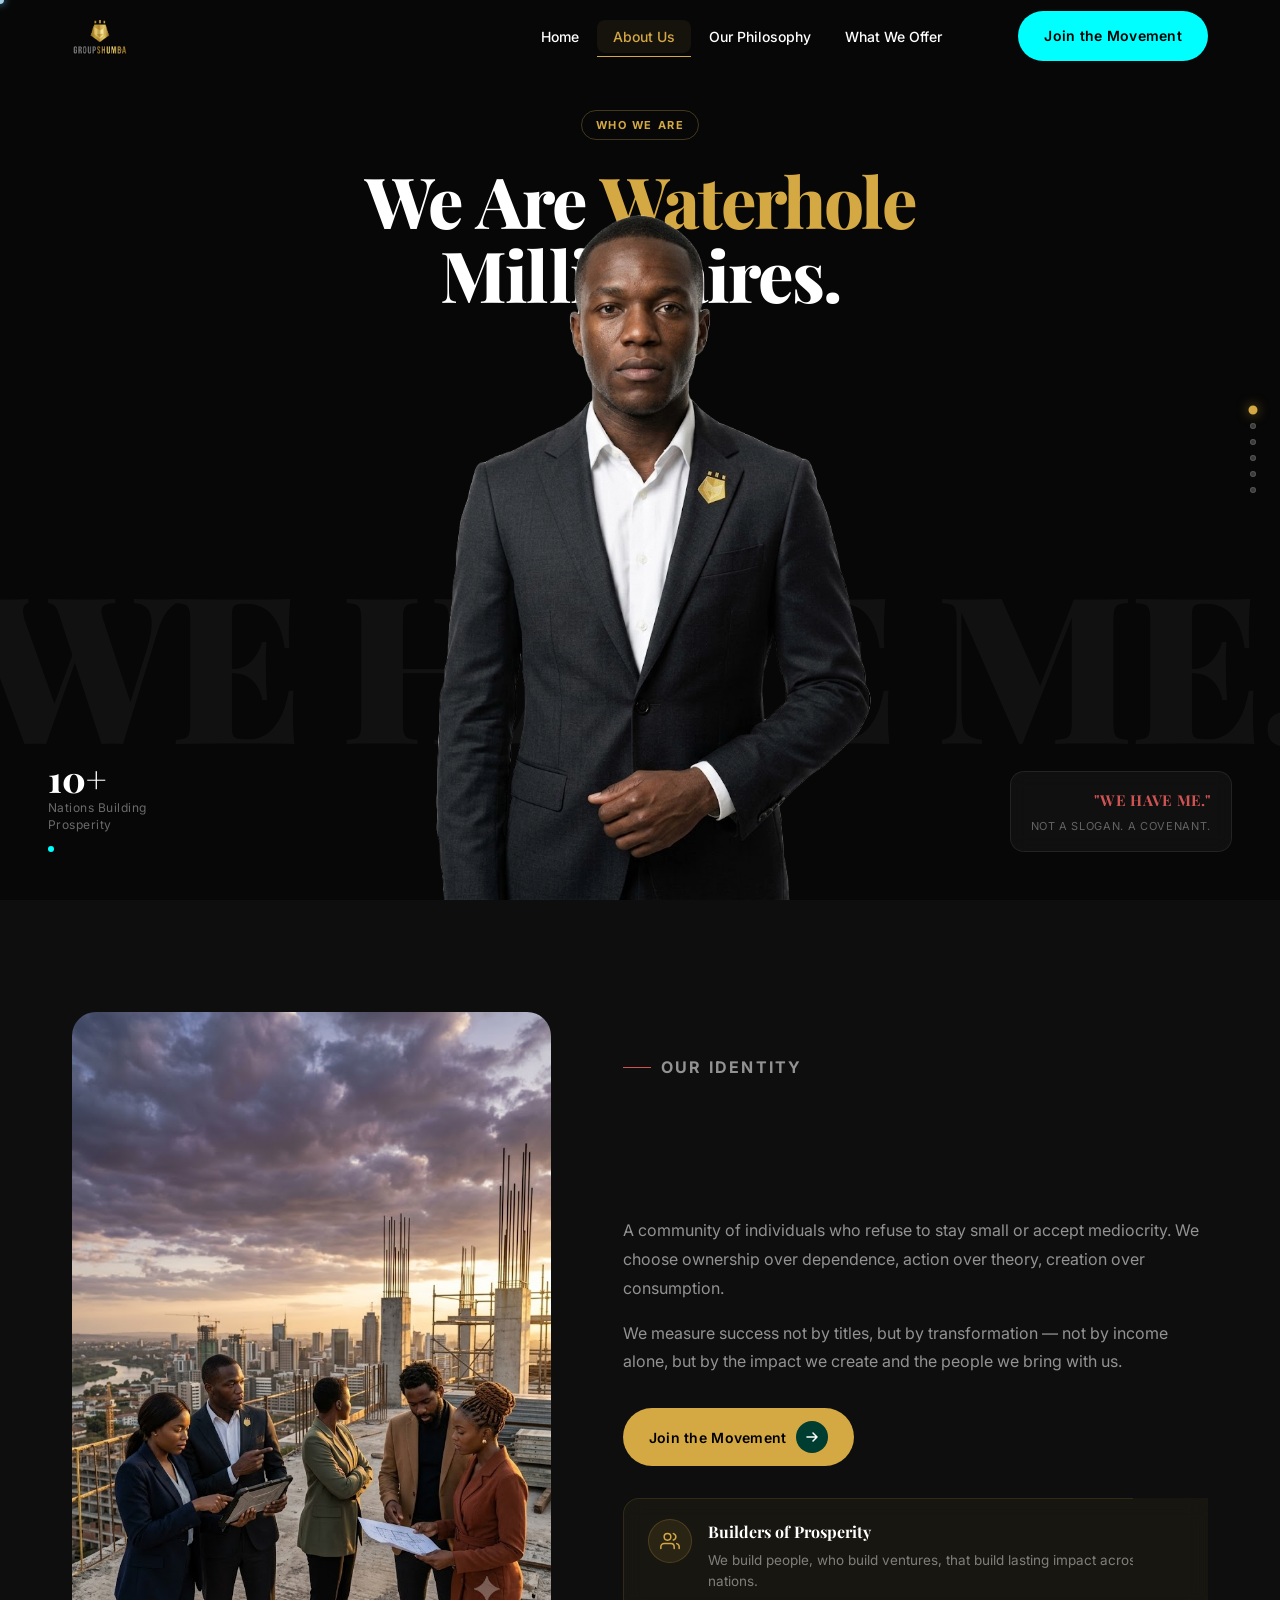
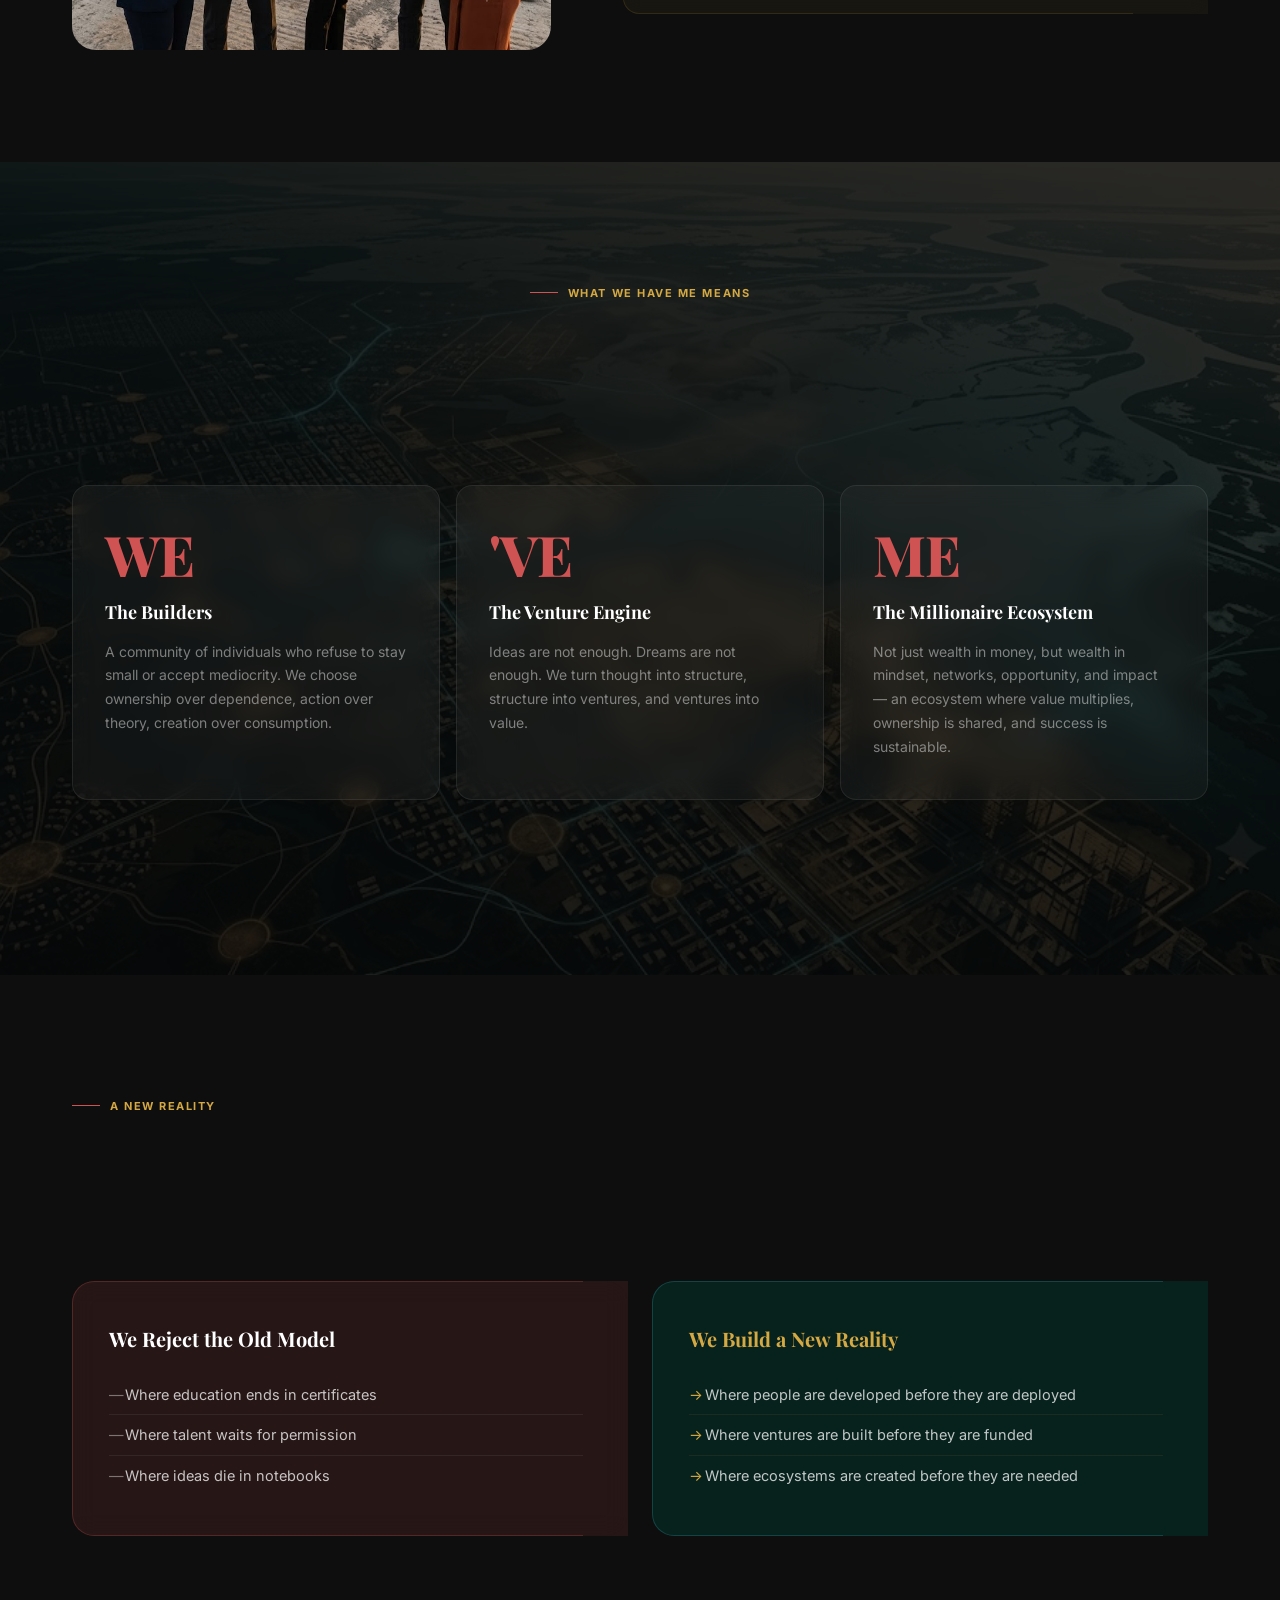
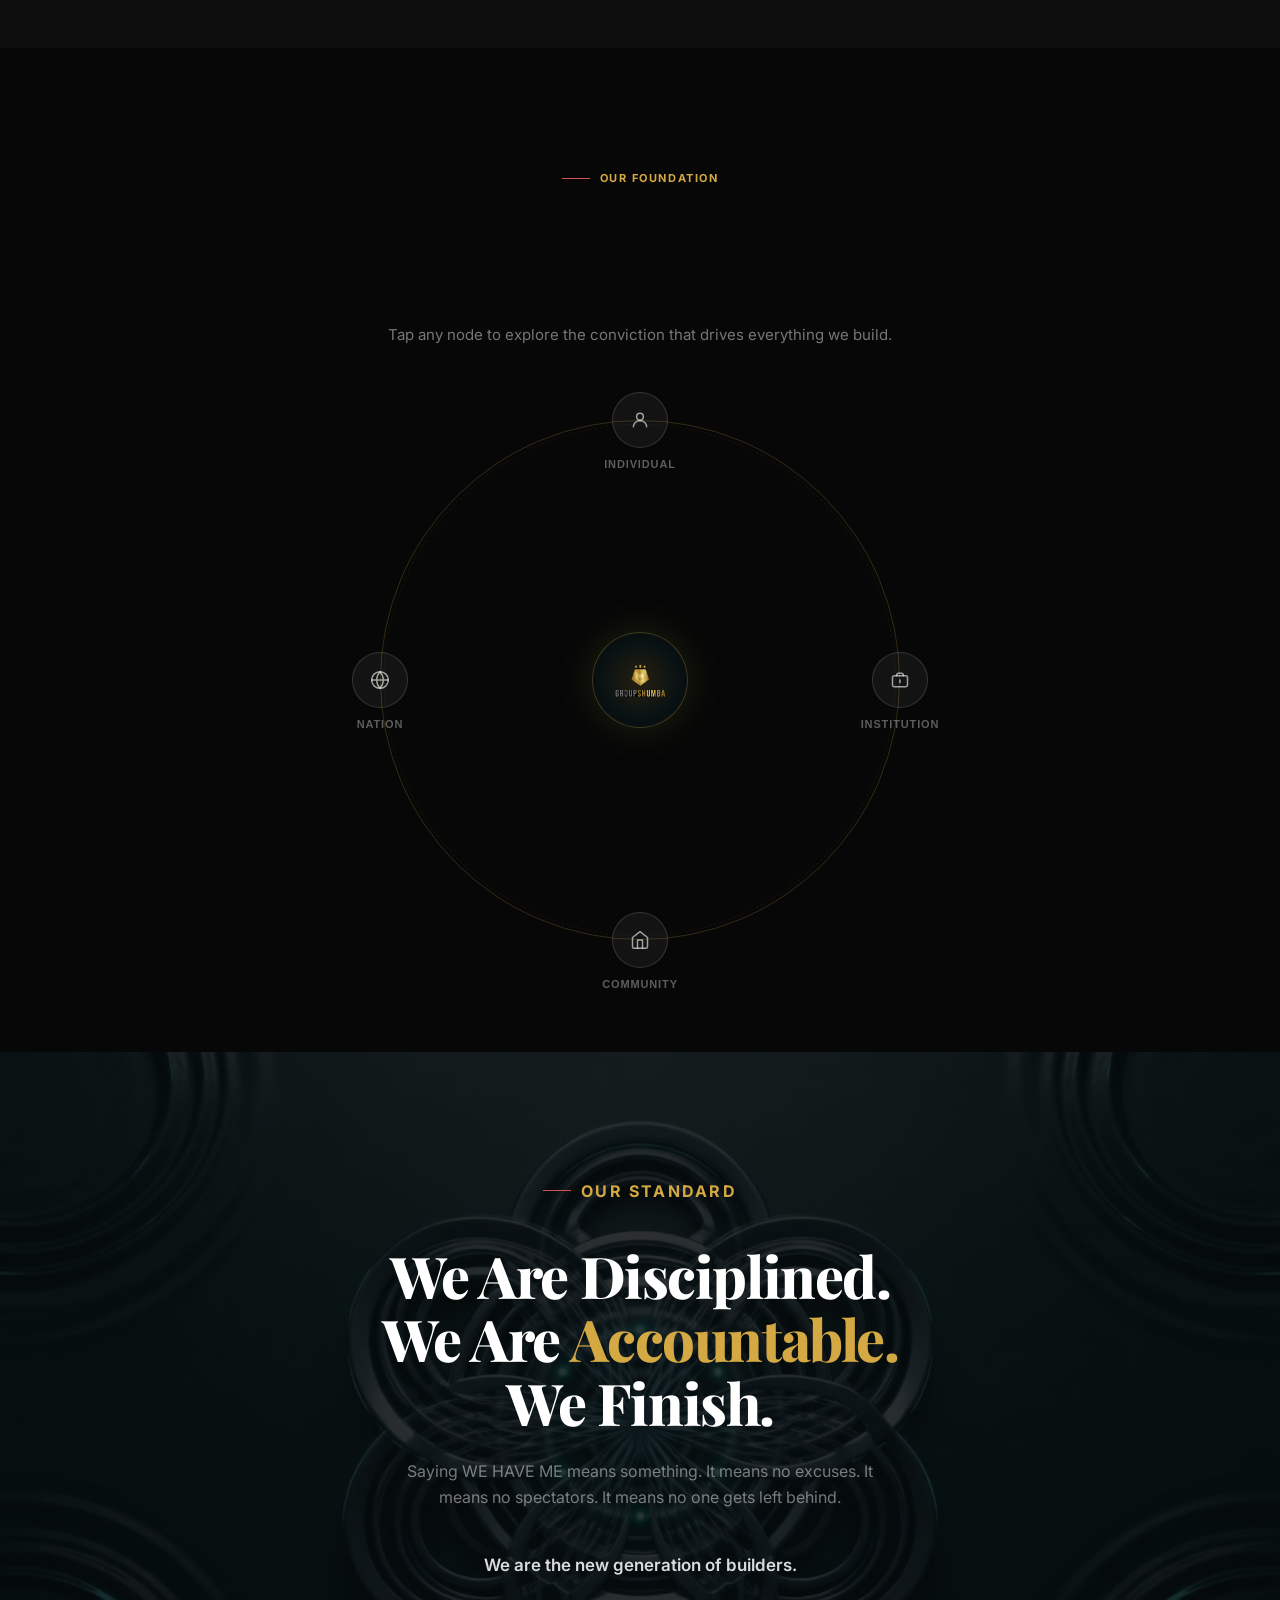
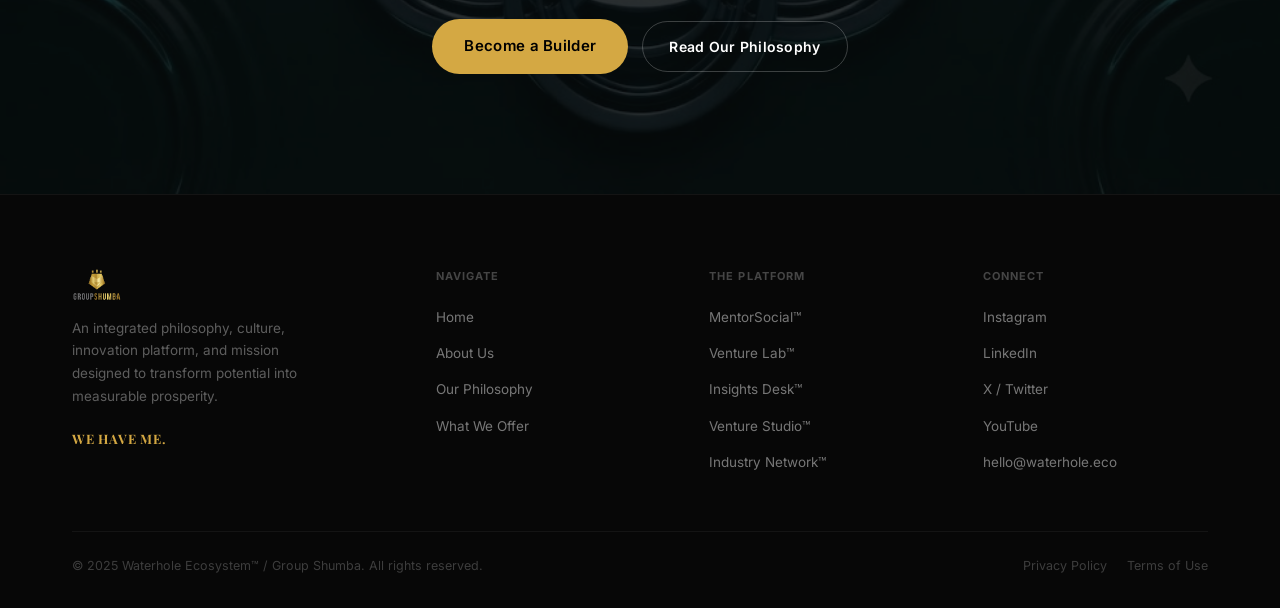
==== commit d1cc0f5b: "Add files via upload" ====
--- a/about.html
+++ b/about.html
@@ -174,6 +174,38 @@
           <p style="margin-top:16px; font-size:15px; line-height:1.75; color:rgba(255,255,255,0.45);">Tap any node to explore the conviction that drives everything we build.</p>
         </div>
 
+        <!-- Mobile fallback: 2×2 card grid (hidden on desktop) -->
+        <div class="convictions-mobile-grid">
+          <button class="conviction-mobile-card" data-idx="0">
+            <span class="conviction-mobile-icon">
+              <svg width="22" height="22" viewBox="0 0 24 24" fill="none" stroke="currentColor" stroke-width="1.8" stroke-linecap="round" stroke-linejoin="round"><circle cx="12" cy="8" r="4"/><path d="M4 20c0-4 3.6-7 8-7s8 3 8 7"/></svg>
+            </span>
+            <span class="conviction-mobile-label">Individual</span>
+            <span class="conviction-mobile-sub">Every individual has potential</span>
+          </button>
+          <button class="conviction-mobile-card" data-idx="1">
+            <span class="conviction-mobile-icon">
+              <svg width="22" height="22" viewBox="0 0 24 24" fill="none" stroke="currentColor" stroke-width="1.8" stroke-linecap="round" stroke-linejoin="round"><rect x="3" y="7" width="18" height="13" rx="2"/><path d="M16 7V6a2 2 0 0 0-2-2h-4a2 2 0 0 0-2 2v1"/><path d="M12 12v3"/></svg>
+            </span>
+            <span class="conviction-mobile-label">Institution</span>
+            <span class="conviction-mobile-sub">Every institution has influence</span>
+          </button>
+          <button class="conviction-mobile-card" data-idx="2">
+            <span class="conviction-mobile-icon">
+              <svg width="22" height="22" viewBox="0 0 24 24" fill="none" stroke="currentColor" stroke-width="1.8" stroke-linecap="round" stroke-linejoin="round"><path d="M3 9l9-7 9 7v11a2 2 0 0 1-2 2H5a2 2 0 0 1-2-2z"/><polyline points="9 22 9 12 15 12 15 22"/></svg>
+            </span>
+            <span class="conviction-mobile-label">Community</span>
+            <span class="conviction-mobile-sub">Every community has assets</span>
+          </button>
+          <button class="conviction-mobile-card" data-idx="3">
+            <span class="conviction-mobile-icon">
+              <svg width="22" height="22" viewBox="0 0 24 24" fill="none" stroke="currentColor" stroke-width="1.8" stroke-linecap="round" stroke-linejoin="round"><circle cx="12" cy="12" r="10"/><path d="M2 12h20M12 2a15.3 15.3 0 0 1 4 10 15.3 15.3 0 0 1-4 10 15.3 15.3 0 0 1-4-10 15.3 15.3 0 0 1 4-10z"/></svg>
+            </span>
+            <span class="conviction-mobile-label">Nation</span>
+            <span class="conviction-mobile-sub">Every nation has opportunity</span>
+          </button>
+        </div>
+
         <!-- Orbital rig -->
         <div class="orbital-rig" id="orbitalRig">
 
--- a/style.css
+++ b/style.css
@@ -136,6 +136,21 @@
   transition: clip-path 0.9s cubic-bezier(0.16, 1, 0.3, 1) 0.1s;
 }
 .section-title.revealed { clip-path: inset(0 0 0% 0); }
+
+/* On mobile swap clip-path for a simpler opacity+slide (more reliable) */
+@media (max-width: 768px) {
+  .section-title {
+    clip-path: none;
+    opacity: 0;
+    transform: translateY(20px);
+    transition: opacity 0.7s ease 0.05s, transform 0.7s cubic-bezier(0.16,1,0.3,1) 0.05s;
+  }
+  .section-title.revealed {
+    opacity: 1;
+    transform: none;
+    clip-path: none;
+  }
+}
 
 /* ─── Eyebrow line draw ─── */
 .eyebrow {
@@ -1795,6 +1810,60 @@
 .orbit-node:hover .orbit-node-label,
 .orbit-node.active .orbit-node-label { color: var(--gold); }
 
+/* ─── Mobile convictions grid (replaces orbital on small screens) ─── */
+.convictions-mobile-grid {
+  display: none; /* hidden by default — shown only on mobile */
+  grid-template-columns: 1fr 1fr;
+  gap: 12px;
+  max-width: 480px;
+  margin: 0 auto;
+}
+.conviction-mobile-card {
+  display: flex;
+  flex-direction: column;
+  align-items: flex-start;
+  gap: 10px;
+  background: rgba(255,255,255,0.03);
+  border: 1px solid rgba(255,255,255,0.08);
+  border-radius: 16px;
+  padding: 20px 18px 22px;
+  text-align: left;
+  cursor: pointer;
+  transition: background 0.3s ease, border-color 0.3s ease, transform 0.3s ease;
+  -webkit-tap-highlight-color: transparent;
+}
+.conviction-mobile-card:active {
+  transform: scale(0.97);
+  background: rgba(212,168,67,0.07);
+  border-color: rgba(212,168,67,0.3);
+}
+.conviction-mobile-icon {
+  width: 44px; height: 44px;
+  border-radius: 50%;
+  background: rgba(212,168,67,0.1);
+  border: 1px solid rgba(212,168,67,0.25);
+  display: flex; align-items: center; justify-content: center;
+  color: var(--gold);
+  flex-shrink: 0;
+}
+.conviction-mobile-label {
+  font-family: var(--font-h);
+  font-size: 15px;
+  font-weight: 800;
+  color: var(--white);
+  letter-spacing: -0.01em;
+}
+.conviction-mobile-sub {
+  font-size: 12px;
+  line-height: 1.5;
+  color: rgba(255,255,255,0.4);
+}
+
+@media (max-width: 640px) {
+  .orbital-rig { display: none; }
+  .convictions-mobile-grid { display: grid; }
+}
+
 /* Popup */
 .conviction-popup {
   position: fixed;
@@ -2350,5 +2419,328 @@
 @media (max-width: 480px) {
   .home-hero h1 { font-size: clamp(36px, 10vw, 52px); }
   .page-hero h1 { font-size: clamp(30px, 9vw, 48px); }
-  .hero-actions { flex-direction: column; align-items: flex-start; }
-}
+  /* 1. Hero buttons — centre on mobile */
+  .hero-actions { flex-direction: column; align-items: center; width: 100%; }
+  .hero-actions .btn { width: 100%; justify-content: center; text-align: center; }
+}
+
+/* ═══════════════════════════════════════
+   COMPREHENSIVE MOBILE RESPONSIVE
+═══════════════════════════════════════ */
+
+/* Hide side section dots on mobile — not enough room */
+@media (max-width: 768px) {
+  .section-dots { display: none; }
+}
+
+/* ─── About hero ─── */
+.about-hero-subject { width: 58%; max-width: 720px; }
+.about-hero-subject img { height: 78vh; }
+
+@media (max-width: 768px) {
+  .about-hero-stat {
+    left: 20px;
+    bottom: 24px;
+  }
+  .about-hero-badge {
+    bottom: 24px;
+    right: 20px;
+    padding: 12px 14px;
+  }
+  .about-hero-badge-quote { font-size: 13px; }
+  .about-hero-subject { width: 88%; }
+  .about-hero-subject img { height: 62vh; }
+  .about-hero-text { padding-top: 80px; padding-left: 20px; padding-right: 20px; }
+  .about-hero-text .lead { font-size: 15px; }
+}
+
+/* ─── Philosophy split grid (Infinite Cycles / Structured Beauty) ─── */
+.philosophy-split-grid {
+  display: grid;
+  grid-template-columns: 1fr 1fr;
+  gap: 20px;
+  border-radius: var(--radius-xl);
+  overflow: hidden;
+}
+@media (max-width: 640px) {
+  .philosophy-split-grid { grid-template-columns: 1fr; }
+}
+
+/* ─── Philosophy hero — stack on mobile ─── */
+@media (max-width: 768px) {
+  .phil-hero {
+    display: flex;
+    flex-direction: column;
+    align-items: center;
+    justify-content: center;
+    min-height: 100vh;
+    padding: 0 28px;
+    position: relative;
+    text-align: center;
+  }
+  .phil-hero-bg {
+    background-position: center center;
+    background-size: cover;
+  }
+  .phil-hero::after {
+    content: '';
+    position: absolute;
+    inset: 0;
+    background: linear-gradient(
+      to bottom,
+      rgba(8,8,8,0.55) 0%,
+      rgba(8,8,8,0.65) 50%,
+      rgba(8,8,8,0.82) 100%
+    );
+    z-index: 1;
+    pointer-events: none;
+  }
+  .phil-hero-left,
+  .phil-hero-right {
+    position: relative;
+    z-index: 2;
+    padding: 0;
+    text-align: center;
+    width: 100%;
+  }
+  .phil-hero-left { padding-top: 100px; padding-bottom: 12px; }
+  .phil-hero-right { padding-bottom: 60px; }
+  .phil-hero-center { display: none; }
+  .phil-hero-left .page-hero-tag { margin-bottom: 12px; }
+  .phil-hero-left h1 { font-size: clamp(36px, 10vw, 56px); margin: 0; }
+  .phil-hero-left h1 em { color: var(--gold); }
+  .phil-hero-right .lead { font-size: 15px; margin-bottom: 24px; color: rgba(255,255,255,0.82); }
+  .phil-hero-right .btn { display: inline-flex; }
+}
+
+/* ─── What We Offer hero — image as bg on mobile ─── */
+@media (max-width: 768px) {
+  .offer-hero {
+    display: block;
+    position: relative;
+    min-height: 100vh;
+  }
+  /* Image becomes full background */
+  .offer-hero-img {
+    position: absolute;
+    inset: 0;
+    height: 100%;
+  }
+  .offer-hero-img img { object-position: center; }
+  /* Dark overlay for legibility */
+  .offer-hero-img::after {
+    content: '';
+    position: absolute;
+    inset: 0;
+    background: linear-gradient(
+      to bottom,
+      rgba(0,0,0,0.72) 0%,
+      rgba(0,0,0,0.60) 50%,
+      rgba(0,0,0,0.80) 100%
+    );
+  }
+  /* Text on top */
+  .offer-hero-text {
+    position: relative;
+    z-index: 2;
+    padding: 120px 28px 80px;
+    min-height: 100vh;
+    display: flex;
+    flex-direction: column;
+    justify-content: center;
+    align-items: center;
+    text-align: center;
+  }
+  .offer-hero-text h1 { font-size: clamp(34px, 9vw, 52px); text-align: center; }
+  .offer-hero-text .lead { font-size: 15px; color: rgba(255,255,255,0.75); text-align: center; }
+  .offer-hero-text .eyebrow { color: var(--gold); justify-content: center; }
+}
+
+/* ─── Journey intro 2-col → stack ─── */
+@media (max-width: 768px) {
+  .journey-intro {
+    grid-template-columns: 1fr;
+    gap: 32px;
+    margin-bottom: 40px;
+  }
+  .journey-intro-img { aspect-ratio: 16/9; border-radius: 16px; overflow: hidden; }
+}
+
+/* ─── Cause grid ─── */
+@media (max-width: 768px) {
+  .cause-grid-v2 { gap: 40px; }
+  .cause-cards { grid-template-columns: 1fr; }
+  .cause-left, .cause-right { padding: 0; }
+}
+
+/* ─── Platform intro ─── */
+@media (max-width: 768px) {
+  .platform-intro { gap: 32px; }
+  .platform-intro-img { border-radius: 16px; overflow: hidden; max-height: 280px; }
+  .platform-intro-img img { object-fit: cover; height: 100%; }
+}
+
+/* ─── Statement section ─── */
+@media (max-width: 768px) {
+  .statement-section { padding: 80px 24px; overflow: hidden; }
+  .statement-section::before { width: 100vw; height: 100vw; }
+  .statement-quote { font-size: clamp(28px, 8vw, 48px); }
+}
+
+/* ─── Covenant ─── */
+@media (max-width: 768px) {
+  .covenant-section, .covenant-inner-section { padding: 80px 0; }
+  .covenant-word { font-size: clamp(44px, 14vw, 72px); }
+}
+
+/* ─── Closing CTA ─── */
+@media (max-width: 768px) {
+  .closing-cta { padding: 80px 0; }
+  .closing-cta h2 { font-size: clamp(28px, 8vw, 44px); }
+  .closing-cta .btns { flex-direction: column; align-items: center; }
+}
+
+/* ─── Who we are (about page) ─── */
+@media (max-width: 768px) {
+  .who-we-are { gap: 40px; }
+  .who-img { aspect-ratio: 4/3; }
+  .who-feature-cards { grid-template-columns: 1fr; }
+}
+
+/* ─── Philosophy pillars / badges / cycle ─── */
+@media (max-width: 768px) {
+  .covenant-badges { grid-template-columns: 1fr 1fr; gap: 12px; }
+  .badge-card { padding: 24px 18px; }
+}
+@media (max-width: 480px) {
+  .covenant-badges { grid-template-columns: 1fr; }
+  .philosophy-pillars { grid-template-columns: 1fr; }
+  .prosperity-cycle { grid-template-columns: 1fr; gap: 24px; }
+}
+
+/* ─── Footer ─── */
+@media (max-width: 768px) {
+  .footer { padding: 64px 0 40px; }
+  .footer-grid { gap: 40px; }
+  .footer-bottom { flex-direction: column; align-items: flex-start; gap: 12px; }
+}
+
+/* ─── Section padding on mobile ─── */
+@media (max-width: 480px) {
+  .section-pad { padding: 56px 0; }
+  .container { padding: 0 16px; }
+}
+
+/* ─── Prevent body overflow ─── */
+@media (max-width: 768px) {
+  body { overflow-x: hidden; }
+  .about-hero { overflow: hidden; }
+  .about-hero-watermark { font-size: clamp(48px, 20vw, 96px); }
+}
+
+/* ═══════════════════════════════════════
+   GLOBAL MOBILE TEXT ALIGNMENT
+   Centre-align all section content for
+   a clean, consistent flow on small screens
+═══════════════════════════════════════ */
+@media (max-width: 768px) {
+  /* Section headings, eyebrows, body copy */
+  .section-title,
+  .eyebrow,
+  .section-pad p,
+  .section-pad h2,
+  .section-pad h3,
+  .section-pad h4,
+  .divider,
+  .cause-lead,
+  .journey-intro p,
+  .who-text p,
+  .platform-intro-text p,
+  .philosophy-wealth-text p,
+  .foundation-section p,
+  .symbol-body,
+  .cycle-step p,
+  .cycle-step h4 { text-align: center; }
+
+  /* Eyebrow — full-width flex so justify-content centers the line + text */
+  .eyebrow { display: flex; justify-content: center; }
+
+  /* Divider — centre the bar */
+  .divider { margin-left: auto; margin-right: auto; }
+
+  /* Buttons / action rows — centre */
+  .hero-actions,
+  .who-actions,
+  .btns,
+  .cause-actions { justify-content: center; }
+
+  /* Home hero — centre text */
+  .home-hero-text { text-align: center; }
+  .home-eyebrow { justify-content: center; }
+
+  /* 2. Cause stats — centre */
+  .cause-stats-block { display: flex; justify-content: center; }
+  .cause-stats { justify-content: center; }
+  .cause-stat { text-align: center; }
+
+  /* 4. Our Promise journey cards — centre text */
+  .journey-card { text-align: center; }
+  .journey-num { text-align: center; }
+  /* Button under journey cards — centre */
+  .journey-section > .container > div[style] { text-align: center; }
+  .journey-section .btn { display: inline-flex; }
+
+  /* 5. WE HAVE ME covenant — centre words */
+  .covenant-inner { text-align: center; }
+  .covenant-word { text-align: center; }
+  .covenant-sub { text-align: center; }
+  .covenant-lead { text-align: center; }
+  .covenant-text { text-align: center; }
+  .covenant-text p { text-align: center; }
+
+  /* 6. Read Our Philosophy button — centre */
+  .covenant-text div[style] { text-align: center; display: flex; justify-content: center; }
+
+  /* 7. Footer brand paragraph — centre */
+  .footer-brand p { text-align: center; }
+  .footer-covenant { text-align: center; }
+
+  /* Cause / journey / platform text blocks */
+  .cause-left,
+  .cause-right,
+  .platform-intro-text,
+  .philosophy-wealth-text,
+  .who-text { text-align: center; }
+
+  /* Pillar, foundation, cause cards — centre their inner text */
+  .pillar-card,
+  .foundation-card,
+  .cause-card { text-align: center; }
+  .pillar-num { text-align: center; }
+
+  /* Journey intro text */
+  .journey-intro { text-align: center; }
+
+  /* Prosperity cycle dots — centre */
+  .cycle-dot { margin: 0 auto 12px; }
+
+  /* About page sections */
+  .about-hero-text { text-align: center; }
+  .badge-letter, .badge-card h3, .badge-card p { text-align: center; }
+
+  /* Centre max-width intro blocks that have inline styles */
+  .container > .fade-in { margin-left: auto; margin-right: auto; }
+
+  /* Reject/build cards — stack and center */
+  .reject-build { grid-template-columns: 1fr; }
+  .reject-card, .build-card { text-align: center; }
+  .reject-card ul, .build-card ul { list-style: none; padding: 0; }
+
+  /* Footer brand copy */
+  .footer-brand { text-align: center; }
+  .footer-brand img { margin: 0 auto 16px; display: block; }
+  .footer-col h4,
+  .footer-col ul { text-align: center; }
+  .footer-bottom { text-align: center; align-items: center; }
+  .footer-legal { justify-content: center; }
+}
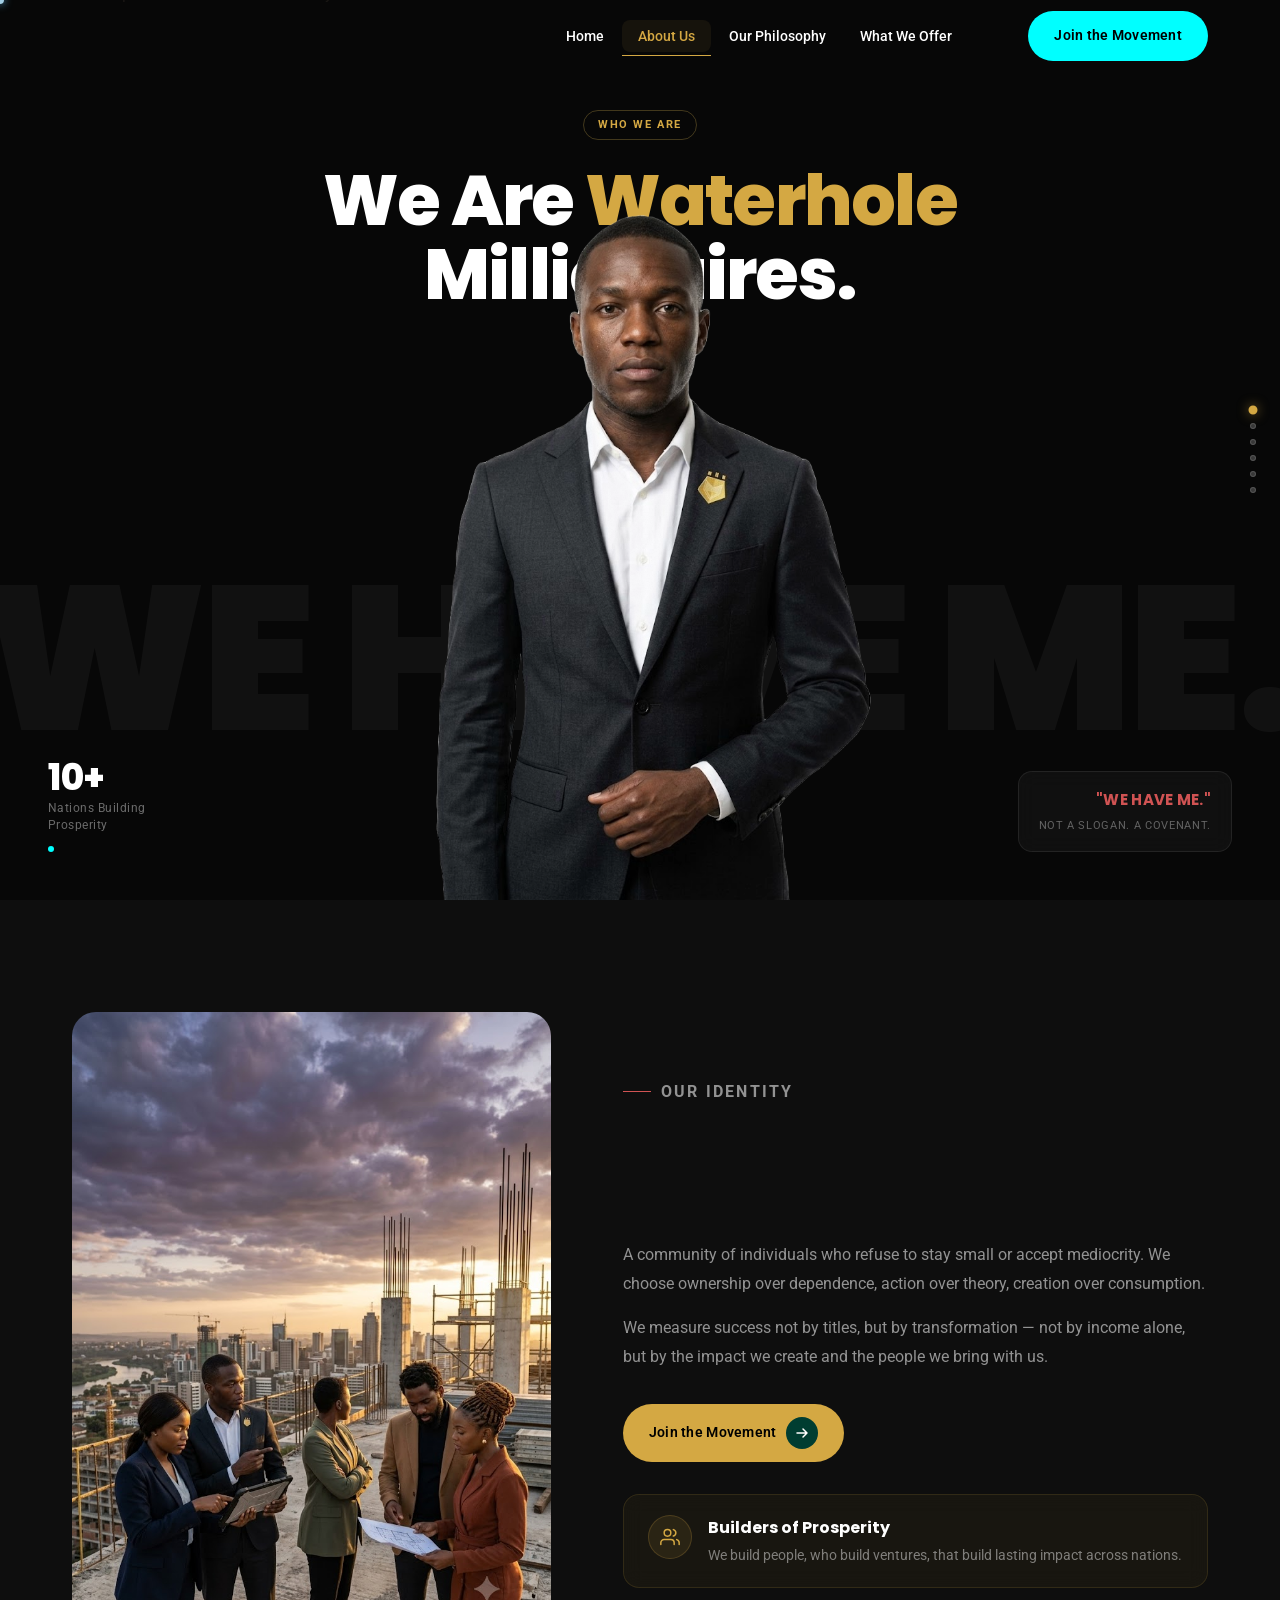
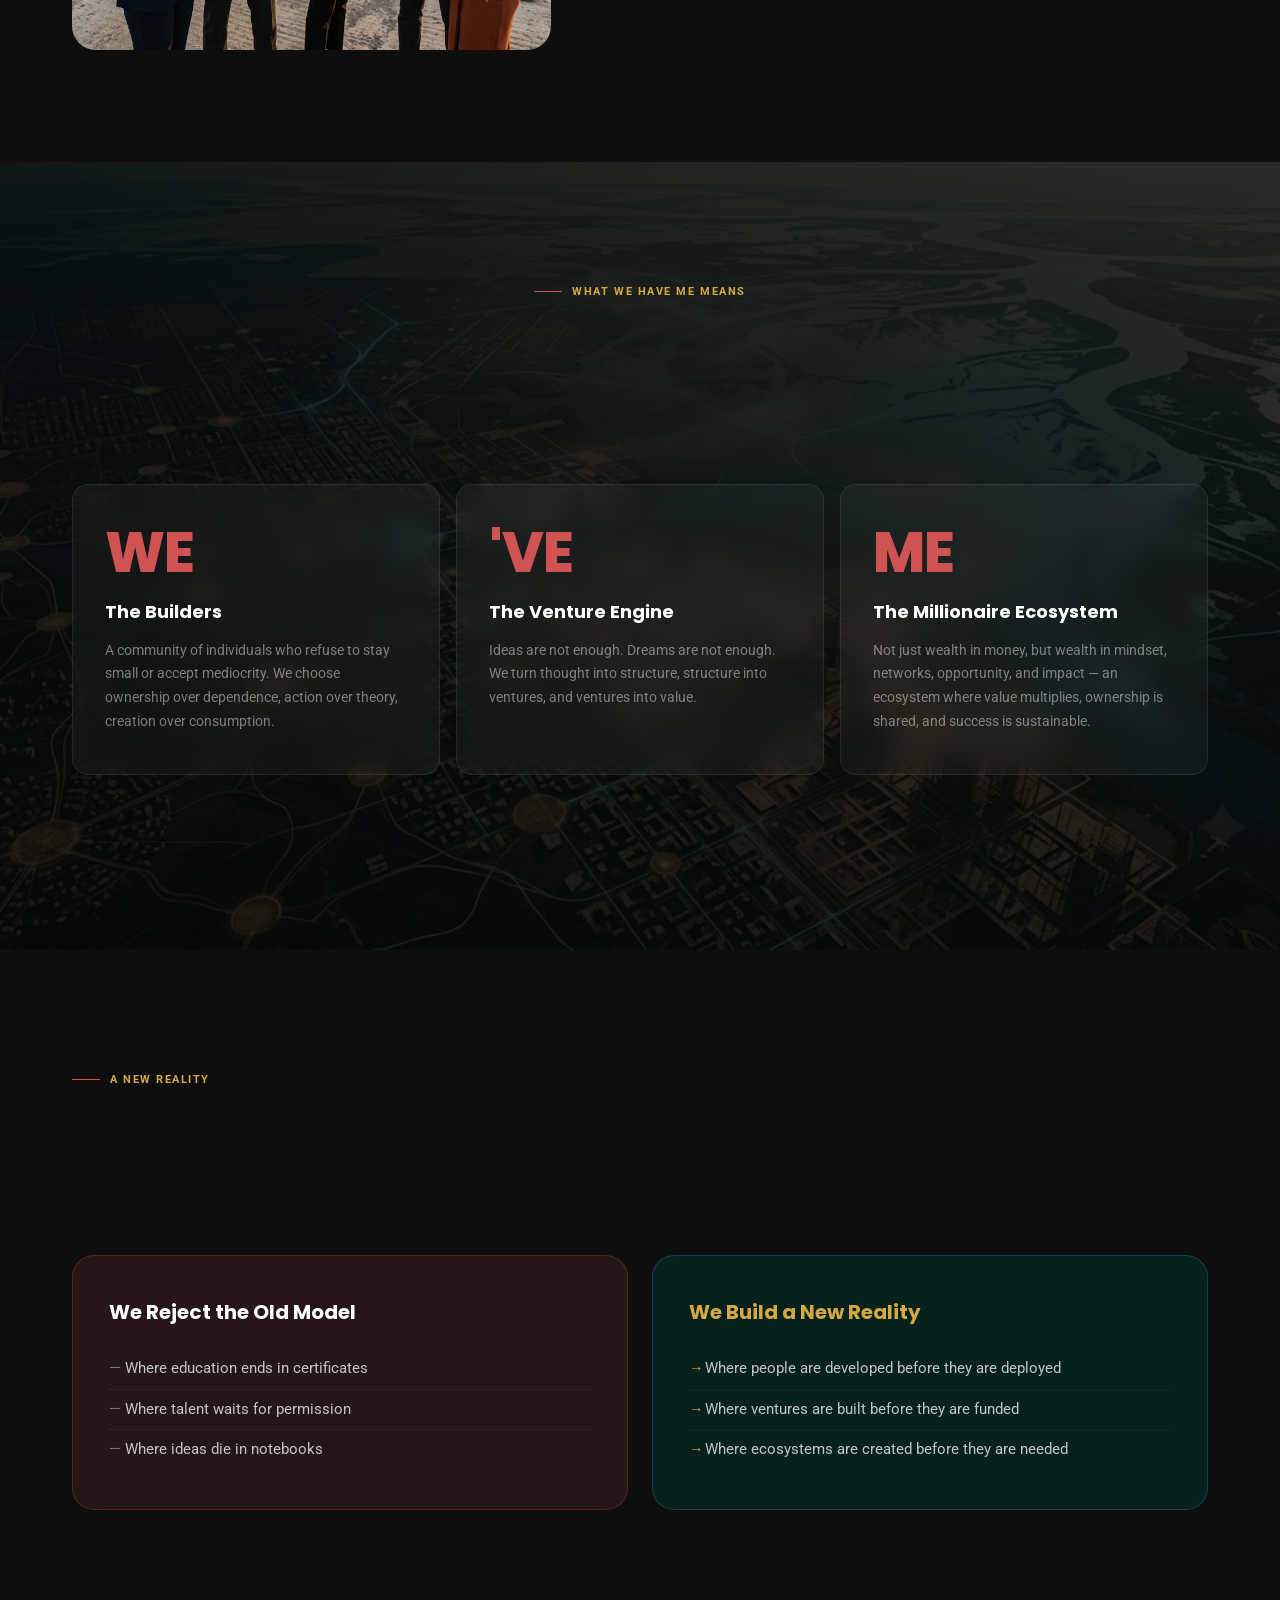
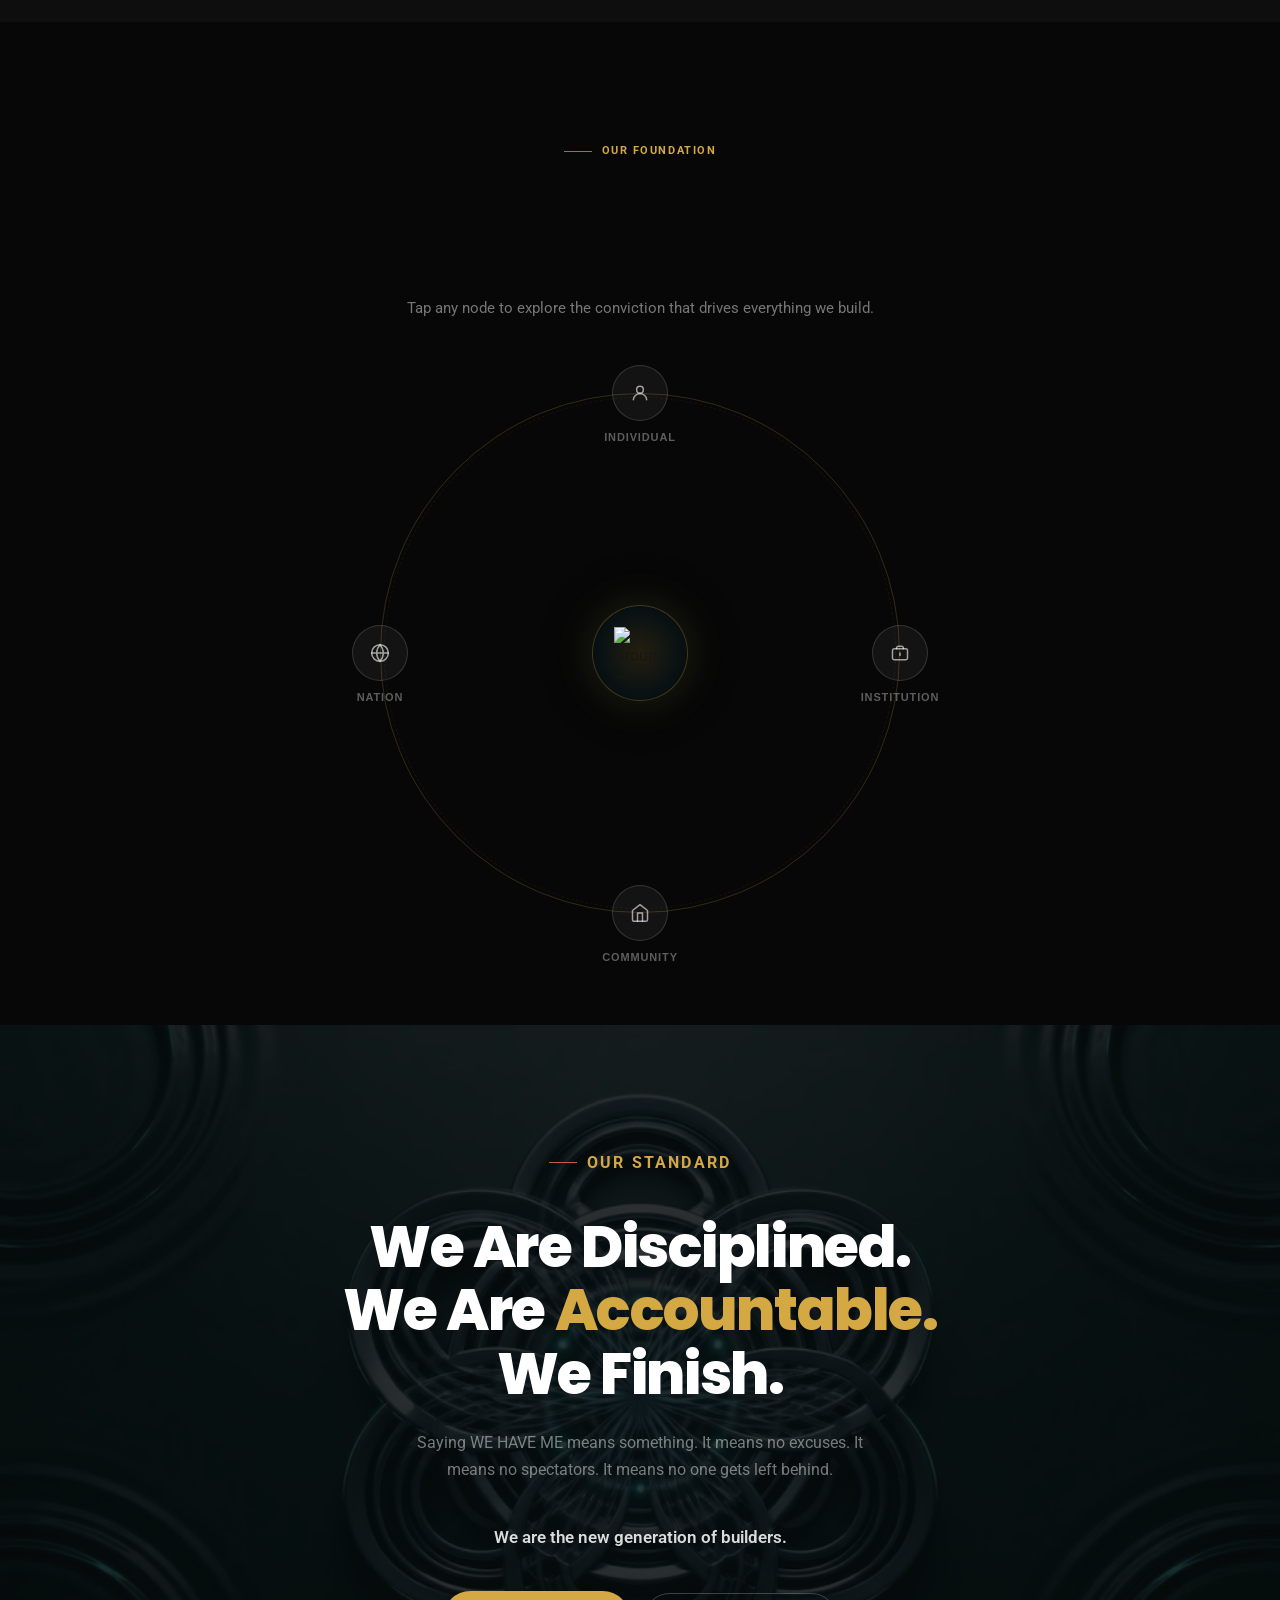
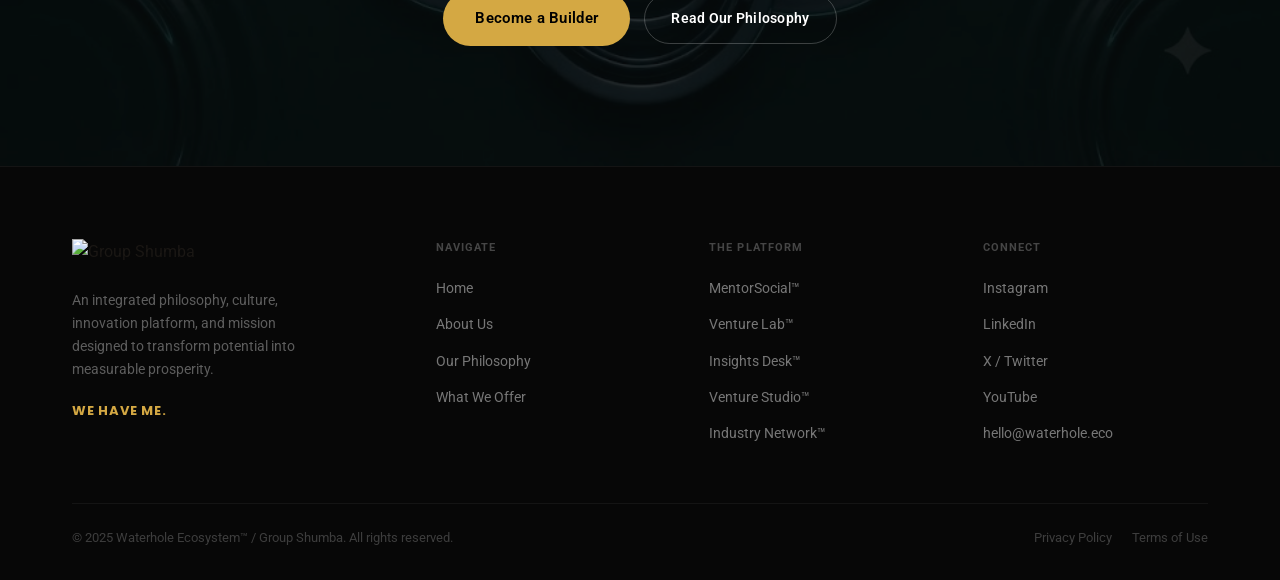
==== commit 53767285: "Add files via upload" ====
--- a/about.html
+++ b/about.html
@@ -6,7 +6,7 @@
   <title>About Us — Waterhole Ecosystem™</title>
   <link rel="preconnect" href="https://fonts.googleapis.com" />
   <link rel="preconnect" href="https://fonts.gstatic.com" crossorigin />
-  <link href="https://fonts.googleapis.com/css2?family=Inter:wght@300;400;500;600;700&family=Playfair+Display:wght@700;800;900&display=swap" rel="stylesheet" />
+  <link href="https://fonts.googleapis.com/css2?family=Poppins:wght@600;700;800;900&family=Roboto:wght@300;400;500;700&display=swap" rel="stylesheet" />
   <link rel="stylesheet" href="style.css" />
 </head>
 <body>
@@ -15,7 +15,7 @@
   <header class="nav" id="nav">
     <div class="nav-inner">
       <a href="index.html" class="nav-logo" aria-label="Waterhole Ecosystem home">
-        <img src="assets/logo.png" alt="Group Shumba — Waterhole Ecosystem" />
+        <img src="assets/new-logo.png" alt="Group Shumba — Waterhole Ecosystem" />
       </a>
       <ul class="nav-links" role="list">
         <li><a href="index.html">Home</a></li>
@@ -214,7 +214,7 @@
 
           <!-- Centre orb -->
           <div class="orbit-center">
-            <img src="assets/logo.png" alt="Group Shumba" />
+            <img src="assets/new-logo.png" alt="Group Shumba" />
           </div>
 
           <!-- Nodes — positioned by JS -->
@@ -291,7 +291,7 @@
     <div class="container">
       <div class="footer-grid">
         <div class="footer-brand">
-          <img src="assets/logo.png" alt="Group Shumba" />
+          <img src="assets/new-logo.png" alt="Group Shumba" />
           <p>An integrated philosophy, culture, innovation platform, and mission designed to transform potential into measurable prosperity.</p>
           <div class="footer-covenant">WE HAVE ME.</div>
         </div>
--- a/style.css
+++ b/style.css
@@ -45,7 +45,7 @@
   transition: transform 1s cubic-bezier(0.76, 0, 0.24, 1), opacity 0.4s ease;
 }
 .page-loader.exit { transform: translateY(-100%); opacity: 0; pointer-events: none; }
-.page-loader-logo { width: 72px; height: auto; opacity: 0; animation: loaderIn 0.7s 0.3s ease forwards; }
+.page-loader-logo { width: 120px; height: auto; opacity: 0; animation: loaderIn 0.7s 0.3s ease forwards; }
 .page-loader-line {
   width: 0; height: 1px;
   background: linear-gradient(90deg, transparent, var(--gold), transparent);
@@ -56,7 +56,7 @@
   font-size: 11px;
   letter-spacing: 0.4em;
   text-transform: uppercase;
-  color: var(--gold);
+  color: var(--white);
   opacity: 0;
   animation: loaderIn 0.6s 1s ease forwards;
 }
@@ -441,8 +441,8 @@
   --radius-lg:  22px;
   --radius-xl:  32px;
   --transition: 220ms cubic-bezier(0.4, 0, 0.2, 1);
-  --font-h:     'Playfair Display', serif;
-  --font-b:     'Inter', sans-serif;
+  --font-h:     'Poppins', sans-serif;
+  --font-b:     'Roboto', sans-serif;
   --shadow:     0 8px 40px rgba(0,0,0,0.35);
   --shadow-gold:0 8px 32px rgba(201,168,76,0.25);
 }
@@ -572,7 +572,7 @@
   flex-shrink: 0;
 }
 .nav-logo img {
-  height: 38px;
+  height: 110px;
   width: auto;
   filter: brightness(1);
 }
@@ -2736,9 +2736,24 @@
   .reject-card, .build-card { text-align: center; }
   .reject-card ul, .build-card ul { list-style: none; padding: 0; }
 
+  /* Cistern / blockquote banner — reflow for mobile */
+  .cistern-frame { aspect-ratio: 4/3 !important; }
+  .cistern-overlay {
+    background: linear-gradient(to bottom, rgba(8,8,8,0.55) 0%, rgba(8,8,8,0.75) 100%) !important;
+    padding: 32px 28px !important;
+    align-items: flex-end !important;
+    justify-content: center;
+  }
+  .cistern-quote {
+    font-size: clamp(18px, 5vw, 26px) !important;
+    max-width: 100% !important;
+    text-align: center;
+  }
+
   /* Footer brand copy */
   .footer-brand { text-align: center; }
   .footer-brand img { margin: 0 auto 16px; display: block; }
+  .footer-brand p { max-width: 280px; margin-left: auto; margin-right: auto; }
   .footer-col h4,
   .footer-col ul { text-align: center; }
   .footer-bottom { text-align: center; align-items: center; }
